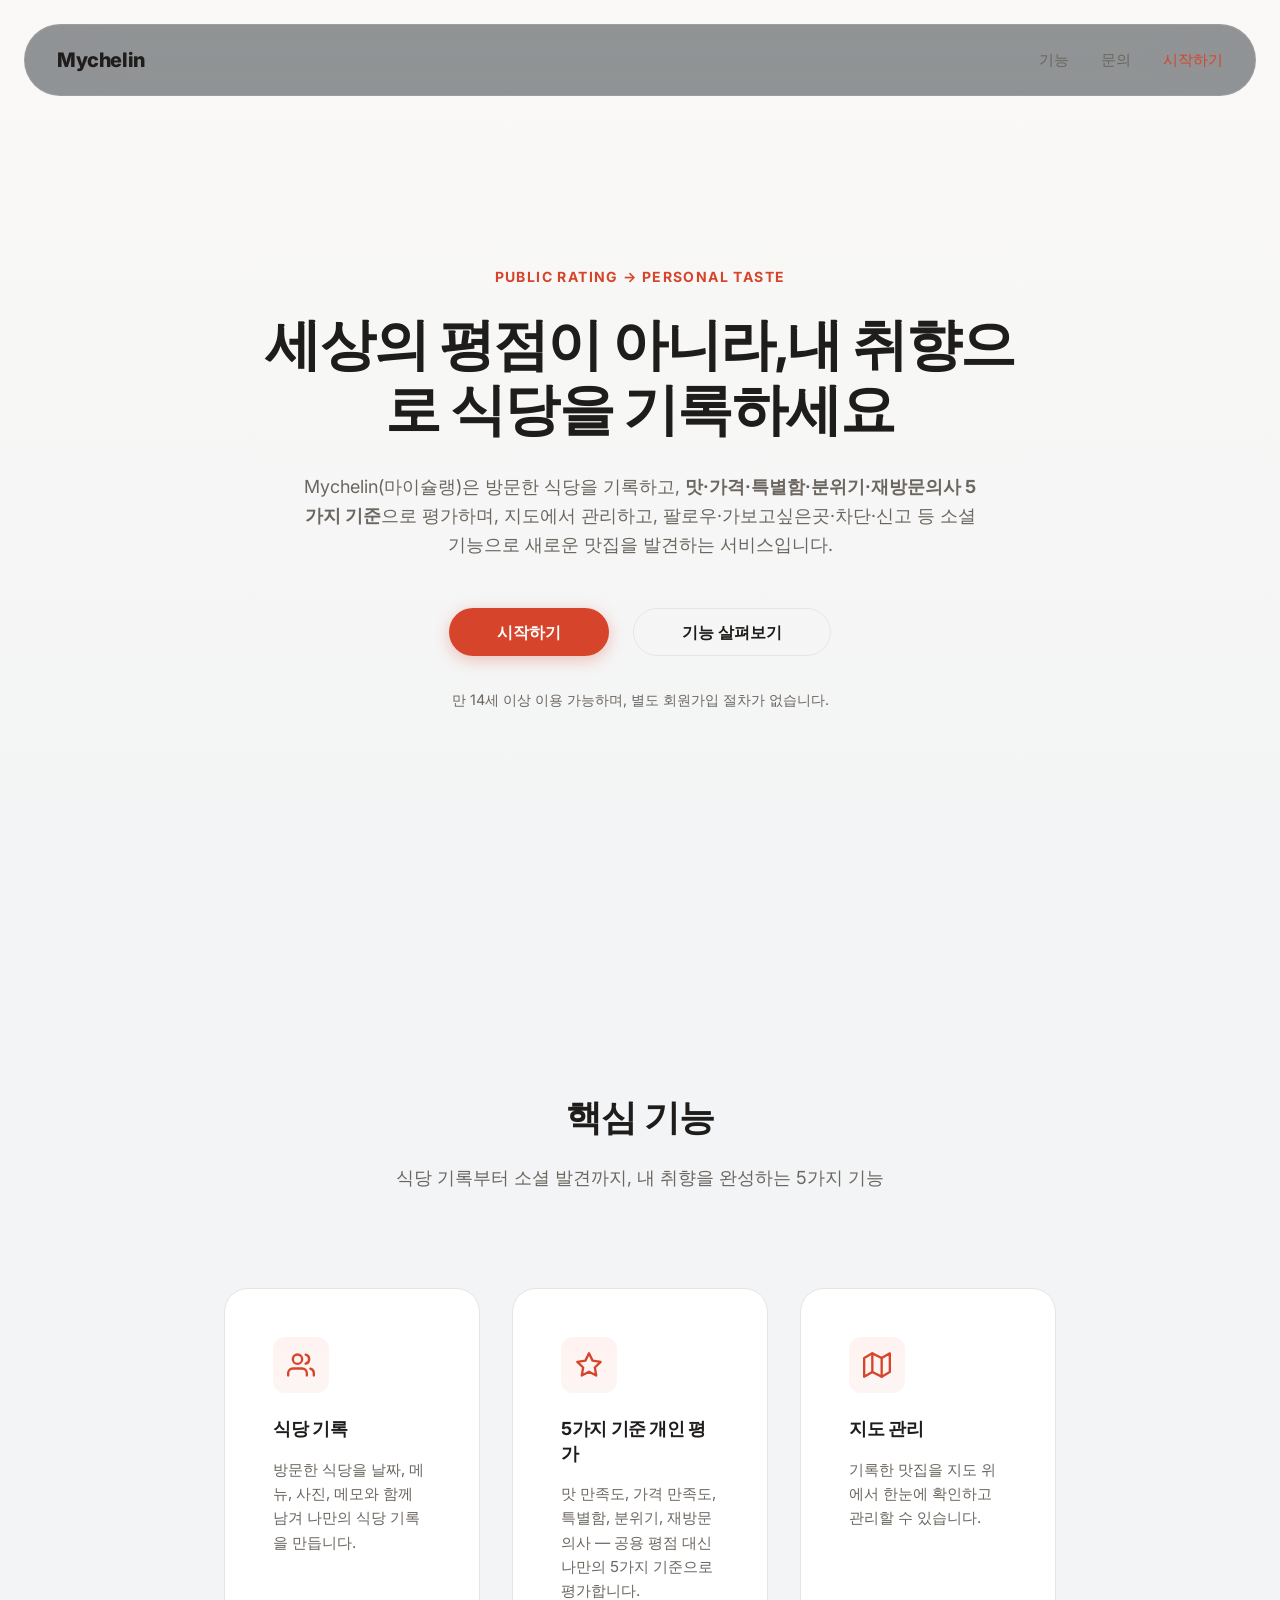
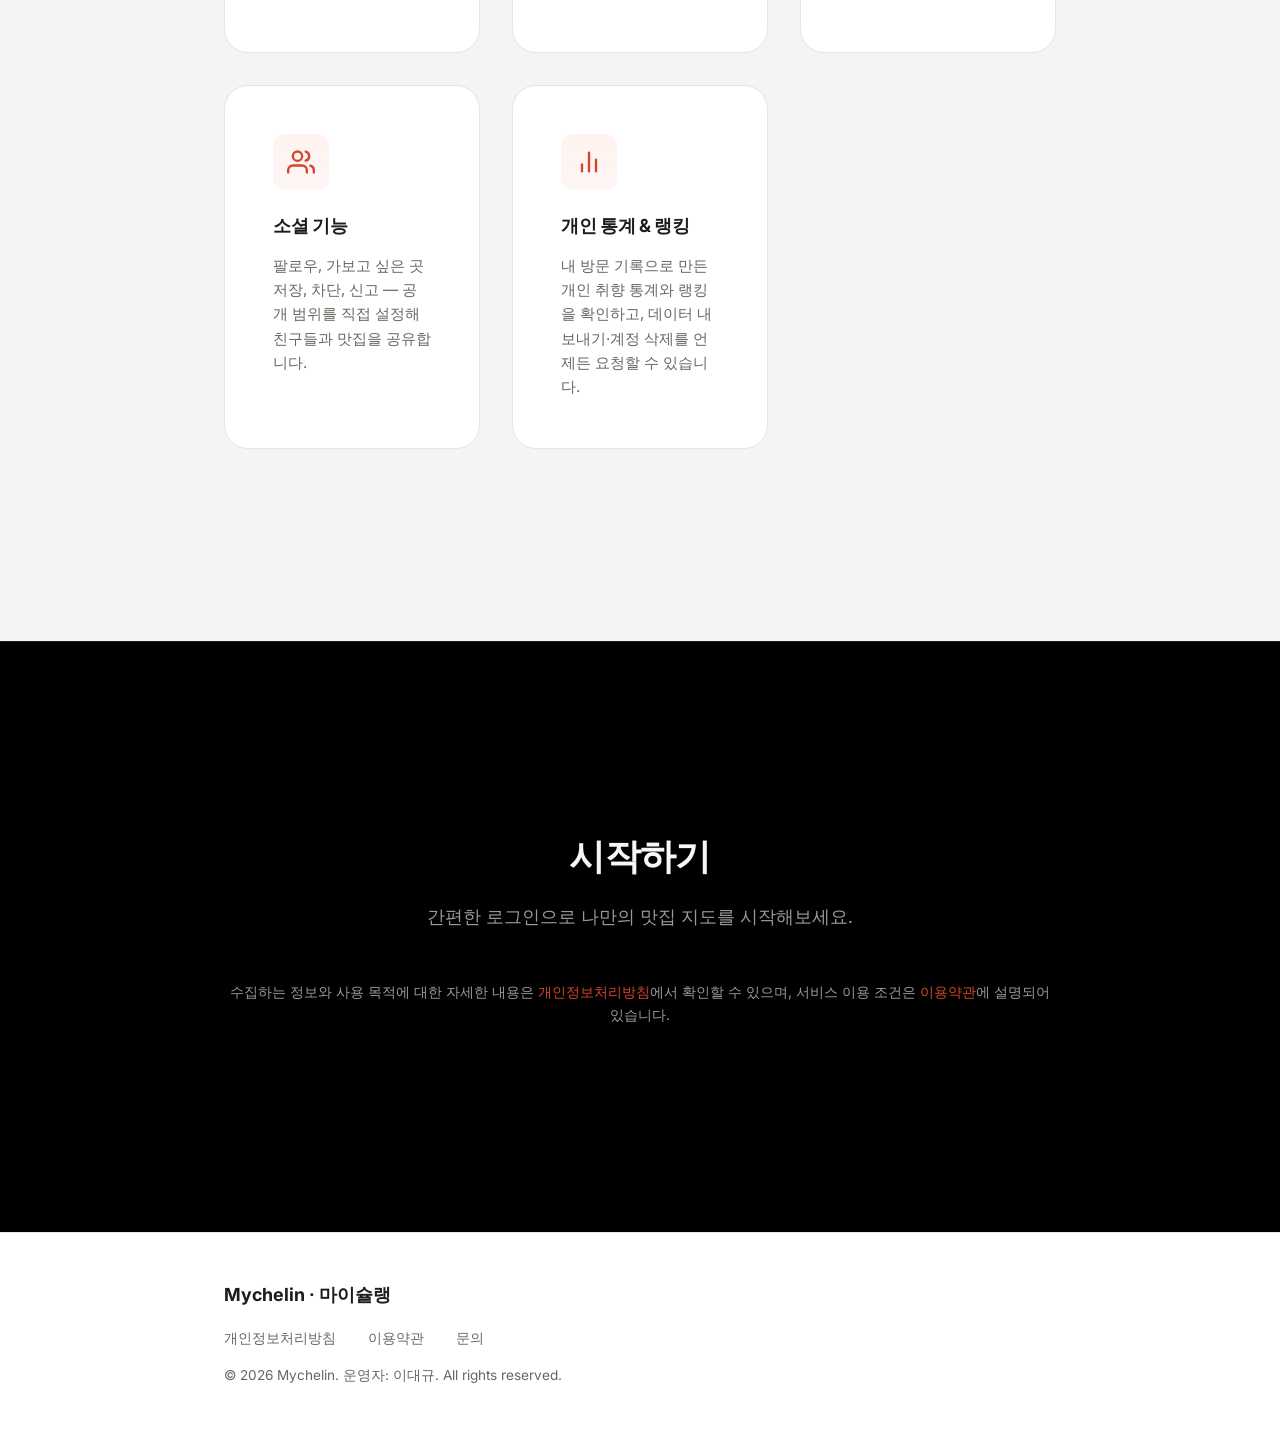
==== index.html @ 71a9438e "first commit" ====
<!DOCTYPE html>
<html lang="ko">
<head>
  <meta charset="UTF-8">
  <meta name="viewport" content="width=device-width, initial-scale=1.0">
  <title>Mychelin 마이슐랭 — 나만의 맛집 기록과 지도</title>
  <meta name="description" content="Mychelin(마이슐랭)은 방문한 식당을 기록하고 5가지 기준(맛·가격·특별함·분위기·재방문의사)으로 평가하며, 지도에서 관리하고, 팔로우·가보고싶은곳·차단·신고 등 소셜 기능으로 새로운 맛집을 발견하는 서비스입니다. 운영자: 이대규">
  <link rel="canonical" href="https://mychelin.app/">
  <meta property="og:type" content="website">
  <meta property="og:title" content="Mychelin 마이슐랭 — Public Rating → Personal Taste">
  <meta property="og:description" content="방문한 식당을 기록하고, 5가지 기준으로 평가하고, 지도에서 관리하세요. 만 14세 이상.">
  <meta property="og:url" content="https://mychelin.app/">
  <meta property="og:site_name" content="Mychelin">
  <link rel="preconnect" href="https://fonts.googleapis.com">
  <link rel="preconnect" href="https://fonts.gstatic.com" crossorigin>
  <link rel="preload" as="style" href="https://fonts.googleapis.com/css2?family=Inter:wght@400;500;600;700&display=swap">
  <link rel="stylesheet" href="https://fonts.googleapis.com/css2?family=Inter:wght@400;500;600;700&display=swap" media="all" onload="this.media='all'">
  <noscript><link rel="stylesheet" href="https://fonts.googleapis.com/css2?family=Inter:wght@400;500;600;700&display=swap"></noscript>
  <link rel="stylesheet" href="assets/css/style.css">
</head>
<body>
  <header class="site-header" role="banner">
    <div class="header-inner">
      <a class="brand" href="index.html" aria-label="Mychelin 홈">Mychelin</a>
      <nav class="site-nav" aria-label="메인 네비게이션">
        <a href="#features" class="reveal">기능</a>
        <a href="contact.html" class="reveal">문의</a>
        <a class="nav-cta reveal" href="#login">시작하기</a>
      </nav>
    </div>
  </header>

  <main>
    <section class="hero" aria-labelledby="hero-title">
      <div class="container">
        <p class="hero-tagline reveal">Public Rating → Personal Taste</p>
        <h1 id="hero-title" class="reveal reveal-delay-1">세상의 평점이 아니라,<br>내 취향으로 식당을 기록하세요</h1>
        <p class="hero-sub reveal reveal-delay-2">
          Mychelin(마이슐랭)은 방문한 식당을 기록하고, <strong>맛·가격·특별함·분위기·재방문의사 5가지 기준</strong>으로 평가하며,
          지도에서 관리하고, 팔로우·가보고싶은곳·차단·신고 등 소셜 기능으로 새로운 맛집을 발견하는 서비스입니다.
        </p>
        <div class="hero-actions reveal reveal-delay-3">
          <a class="btn btn-primary" href="#login">시작하기</a>
          <a class="btn btn-ghost" href="#features">기능 살펴보기</a>
        </div>
        <p class="hero-note reveal reveal-delay-4">만 14세 이상 이용 가능하며, 별도 회원가입 절차가 없습니다.</p>
      </div>
    </section>

    <section class="section section-alt" id="features" aria-labelledby="features-title">
      <div class="container">
        <header class="section-header">
          <h2 id="features-title" class="section-title reveal">핵심 기능</h2>
          <p class="section-desc reveal reveal-delay-1">식당 기록부터 소셜 발견까지, 내 취향을 완성하는 5가지 기능</p>
        </header>
        <div class="feature-grid" role="list">
          <article class="feature-card reveal reveal-delay-1" role="listitem">
            <div class="feature-icon" aria-hidden="true">
              <svg viewBox="0 0 24 24" fill="none" stroke="currentColor" stroke-width="2" stroke-linecap="round" stroke-linejoin="round"><path d="M17 21v-2a4 4 0 0 0-4-4H5a4 4 0 0 0-4 4v2"></path><circle cx="9" cy="7" r="4"></circle><path d="M23 21v-2a4 4 0 0 0-3-3.87"></path><path d="M16 3.13a4 4 0 0 1 0 7.75"></path></svg>
            </div>
            <h3>식당 기록</h3>
            <p>방문한 식당을 날짜, 메뉴, 사진, 메모와 함께 남겨 나만의 식당 기록을 만듭니다.</p>
          </article>
          <article class="feature-card reveal reveal-delay-2" role="listitem">
            <div class="feature-icon" aria-hidden="true">
              <svg viewBox="0 0 24 24" fill="none" stroke="currentColor" stroke-width="2" stroke-linecap="round" stroke-linejoin="round"><polygon points="12 2 15.09 8.26 22 9.27 17 14.14 18.18 21.02 12 17.77 5.82 21.02 7 14.14 2 9.27 8.91 8.26 12 2"></polygon></svg>
            </div>
            <h3>5가지 기준 개인 평가</h3>
            <p>맛 만족도, 가격 만족도, 특별함, 분위기, 재방문의사 — 공용 평점 대신 나만의 5가지 기준으로 평가합니다.</p>
          </article>
          <article class="feature-card reveal reveal-delay-3" role="listitem">
            <div class="feature-icon" aria-hidden="true">
              <svg viewBox="0 0 24 24" fill="none" stroke="currentColor" stroke-width="2" stroke-linecap="round" stroke-linejoin="round"><polygon points="1 6 1 22 8 18 16 22 23 18 23 2 16 6 8 2 1 6"></polygon><line x1="8" y1="2" x2="8" y2="18"></line><line x1="16" y1="6" x2="16" y2="22"></line></svg>
            </div>
            <h3>지도 관리</h3>
            <p>기록한 맛집을 지도 위에서 한눈에 확인하고 관리할 수 있습니다.</p>
          </article>
          <article class="feature-card reveal reveal-delay-4" role="listitem">
            <div class="feature-icon" aria-hidden="true">
              <svg viewBox="0 0 24 24" fill="none" stroke="currentColor" stroke-width="2" stroke-linecap="round" stroke-linejoin="round"><path d="M17 21v-2a4 4 0 0 0-4-4H5a4 4 0 0 0-4 4v2"></path><circle cx="9" cy="7" r="4"></circle><path d="M23 21v-2a4 4 0 0 0-3-3.87"></path><path d="M16 3.13a4 4 0 0 1 0 7.75"></path></svg>
            </div>
            <h3>소셜 기능</h3>
            <p>팔로우, 가보고 싶은 곳 저장, 차단, 신고 — 공개 범위를 직접 설정해 친구들과 맛집을 공유합니다.</p>
          </article>
          <article class="feature-card reveal reveal-delay-5" role="listitem">
            <div class="feature-icon" aria-hidden="true">
              <svg viewBox="0 0 24 24" fill="none" stroke="currentColor" stroke-width="2" stroke-linecap="round" stroke-linejoin="round"><line x1="18" y1="20" x2="18" y2="10"></line><line x1="12" y1="20" x2="12" y2="4"></line><line x1="6" y1="20" x2="6" y2="14"></line></svg>
            </div>
            <h3>개인 통계 & 랭킹</h3>
            <p>내 방문 기록으로 만든 개인 취향 통계와 랭킹을 확인하고, 데이터 내보내기·계정 삭제를 언제든 요청할 수 있습니다.</p>
          </article>
        </div>
      </div>
    </section>

    <section class="login-section" id="login" aria-labelledby="login-title">
      <div class="container">
        <h2 id="login-title" class="login-title reveal">시작하기</h2>
        <p class="login-desc reveal reveal-delay-1">
          간편한 로그인으로 나만의 맛집 지도를 시작해보세요.
        </p>
        <p class="login-note reveal reveal-delay-2">
          수집하는 정보와 사용 목적에 대한 자세한 내용은
          <a href="privacy-policy.html">개인정보처리방침</a>에서 확인할 수 있으며,
          서비스 이용 조건은 <a href="terms.html">이용약관</a>에 설명되어 있습니다.
        </p>
      </div>
    </section>
  </main>

  <footer class="site-footer" role="contentinfo">
    <div class="container">
      <p class="footer-brand">Mychelin · 마이슐랭</p>
      <nav class="footer-nav" aria-label="푸터 네비게이션">
        <a href="privacy-policy.html">개인정보처리방침</a>
        <a href="terms.html">이용약관</a>
        <a href="contact.html">문의</a>
      </nav>
      <p class="footer-copy">© 2026 Mychelin. 운영자: 이대규. All rights reserved.</p>
    </div>
  </footer>

  <script src="assets/js/main.js"></script>
</body>
</html>
---- assets/css/style.css ----
/* Mychelin — style.css
   Design inspired by miralife.app: alternating dark/light sections,
   generous whitespace, large typography, glassmorphism header,
   pill buttons, card-based features. Brand: warm red/orange accent. */

:root {
  /* Light theme */
  --bg: #faf9f7;
  --bg-alt: #f3f4f5;
  --surface: #ffffff;
  --surface-dark: #000000;
  --text: #1f1d1b;
  --text-dark: #ffffff;
  --text-sub: #6b6660;
  --text-sub-dark: rgba(255,255,255,0.6);
  --text-sub-strong-dark: rgba(255,255,255,0.97);
  --border: #e8e4df;
  --border-dark: rgba(255,255,255,0.1);
  --accent: #d6452b;
  --accent-dark: #b23720;
  --accent-light: #fff3f1;
  --radius: 12px;
  --radius-pill: 9999px;
  --radius-card: 24px;
  --max-w: 896px;
  --max-w-wide: 1440px;
  --header-h: 72px;
  --space-xs: 8px;
  --space-sm: 16px;
  --space-md: 24px;
  --space-lg: 32px;
  --space-xl: 48px;
  --space-2xl: 96px;
  --space-3xl: 192px;
  --transition: 200ms ease;
}

/* Font loading - Inter via Google Fonts, system fallback for Gilroy-like headings */
@import url('https://fonts.googleapis.com/css2?family=Inter:wght@400;500;600;700&display=swap');

* { box-sizing: border-box; }

html { scroll-behavior: smooth; }

body {
  margin: 0;
  font-family: "Inter", "Apple SD Gothic Neo", "Noto Sans KR", "Malgun Gothic", -apple-system, BlinkMacSystemFont, "Segoe UI", sans-serif;
  background: var(--bg);
  color: var(--text);
  line-height: 1.6;
  -webkit-font-smoothing: antialiased;
  text-rendering: optimizeLegibility;
}

/* Heading font - using system UI with heavier weights for Gilroy feel */
h1, h2, h3, h4, h5, h6 {
  font-family: "Inter", "Apple SD Gothic Neo", "Noto Sans KR", "Malgun Gothic", -apple-system, BlinkMacSystemFont, "Segoe UI", sans-serif;
  line-height: 1.2;
  font-weight: 700;
  letter-spacing: -0.02em;
}

/* Container */
.container {
  max-width: var(--max-w);
  margin: 0 auto;
  padding: 0 var(--space-lg);
}

.container-wide {
  max-width: var(--max-w-wide);
  margin: 0 auto;
  padding: 0 var(--space-lg);
}

/* Links */
a { color: var(--accent); text-decoration: none; transition: color var(--transition); }
a:hover { color: var(--accent-dark); text-decoration: none; }

/* Header — glassmorphism */
.site-header {
  position: fixed;
  top: 0; left: 0; right: 0;
  z-index: 100;
  height: var(--header-h);
  background: transparent;
  border-bottom: none;
  pointer-events: none;
}

.header-inner {
  display: flex;
  align-items: center;
  justify-content: space-between;
  height: 100%;
  max-width: var(--max-w-wide);
  margin: 0 auto;
  padding: 0 var(--space-lg);
  pointer-events: auto;
  background: rgba(40, 46, 52, 0.5);
  backdrop-filter: blur(40px);
  -webkit-backdrop-filter: blur(40px);
  border-radius: var(--radius-pill);
  margin: var(--space-md);
  border: 1px solid var(--border-dark);
  transition: background-color var(--transition), border-color var(--transition), box-shadow var(--transition);
}

.site-header.scrolled .header-inner {
  background: rgba(40, 46, 52, 0.7);
  box-shadow: 0 4px 24px rgba(0,0,0,0.1);
}

.brand {
  font-weight: 800;
  font-size: 1.25rem;
  color: var(--text);
  letter-spacing: -0.02em;
  text-decoration: none;
}
.brand:hover { color: var(--accent); text-decoration: none; }

.site-nav {
  display: flex;
  align-items: center;
  gap: var(--space-lg);
}

.site-nav a {
  color: var(--text-sub);
  font-size: 0.95rem;
  font-weight: 500;
  transition: color var(--transition);
}
.site-nav a:hover { color: var(--text); }

/* Buttons — pill style */
.btn {
  display: inline-flex;
  align-items: center;
  justify-content: center;
  gap: var(--space-xs);
  height: 48px;
  padding: 0 var(--space-xl);
  border-radius: var(--radius-pill);
  font-size: 1rem;
  font-weight: 600;
  line-height: 1;
  border: none;
  cursor: pointer;
  text-decoration: none;
  white-space: nowrap;
  transition: background-color var(--transition), box-shadow var(--transition), color var(--transition), transform var(--transition);
}

.btn:active { transform: scale(0.98); }

.btn-primary {
  background: var(--accent);
  color: #fff;
  box-shadow: 0 4px 16px rgba(214, 69, 43, 0.3);
}
.btn-primary:hover {
  background: var(--accent-dark);
  color: #fff;
  box-shadow: 0 6px 24px rgba(214, 69, 43, 0.4);
  text-decoration: none;
}

.btn-ghost {
  background: transparent;
  color: var(--text);
  border: 1px solid var(--border);
}
.btn-ghost:hover {
  background: var(--bg-alt);
  border-color: var(--text-sub);
  color: var(--text);
  text-decoration: none;
}

/* Dark theme buttons */
.btn-primary-dark {
  background: rgba(255,255,255,0.97);
  color: #17181c;
  box-shadow: none;
}
.btn-primary-dark:hover {
  background: #fff;
  box-shadow: 0 4px 24px rgba(255,255,255,0.15);
  color: #17181c;
}

.btn-ghost-dark {
  background: rgba(40,46,52,0.5);
  color: rgba(255,255,255,0.97);
  border: 1px solid var(--border-dark);
  backdrop-filter: blur(20px);
}
.btn-ghost-dark:hover {
  background: rgba(40,46,52,0.7);
  color: #fff;
}

.nav-cta {
  color: var(--accent) !important;
  font-weight: 600;
}
.nav-cta:hover { color: var(--accent-dark) !important; }

/* Hero Section */
.hero {
  position: relative;
  padding: calc(var(--header-h) + var(--space-3xl)) 0 var(--space-3xl);
  background: var(--bg);
  overflow: hidden;
}

.hero::before {
  content: '';
  position: absolute;
  top: 0; left: 0; right: 0; bottom: 0;
  background: linear-gradient(to bottom, var(--bg), var(--bg-alt));
  pointer-events: none;
}

.hero .container { position: relative; z-index: 1; text-align: center; }

.hero-tagline {
  display: inline-block;
  color: var(--accent);
  font-weight: 700;
  font-size: 0.875rem;
  letter-spacing: 0.1em;
  text-transform: uppercase;
  margin: 0 0 var(--space-md);
  opacity: 0;
  animation: fadeUp 0.8s ease forwards;
}

.hero h1 {
  font-size: clamp(2.5rem, 5vw, 3.5rem);
  line-height: 1.15;
  letter-spacing: -0.03em;
  margin: 0 0 var(--space-lg);
  max-width: 800px;
  margin-left: auto;
  margin-right: auto;
  opacity: 0;
  animation: fadeUp 0.8s ease 0.1s forwards;
}

.hero h1 br { display: none; }

.hero-sub {
  color: var(--text-sub);
  font-size: 1.125rem;
  line-height: 1.6;
  max-width: 680px;
  margin: 0 auto var(--space-xl);
  opacity: 0;
  animation: fadeUp 0.8s ease 0.2s forwards;
}

.hero-actions {
  display: flex;
  gap: var(--space-md);
  justify-content: center;
  flex-wrap: wrap;
  margin-bottom: var(--space-lg);
  opacity: 0;
  animation: fadeUp 0.8s ease 0.3s forwards;
}

.hero-note {
  color: var(--text-sub);
  font-size: 0.9rem;
  margin: 0;
  opacity: 0;
  animation: fadeUp 0.8s ease 0.4s forwards;
}

@keyframes fadeUp {
  from { opacity: 0; transform: translateY(24px); }
  to { opacity: 1; transform: translateY(0); }
}

/* Sections — alternating backgrounds */
.section {
  padding: var(--space-3xl) 0;
  background: var(--bg);
}

.section-alt {
  padding: var(--space-3xl) 0;
  background: var(--bg-alt);
}

.section-dark {
  padding: var(--space-3xl) 0;
  background: var(--surface-dark);
  color: var(--text-dark);
}

.section-dark .section-header { text-align: center; max-width: var(--max-w); margin: 0 auto var(--space-3xl); }
.section-dark .section-title {
  font-family: "Inter", "Apple SD Gothic Neo", "Noto Sans KR", "Malgun Gothic", -apple-system, BlinkMacSystemFont, "Segoe UI", sans-serif;
  font-size: clamp(2rem, 4vw, 3.25rem);
  line-height: 1.19;
  font-weight: 700;
  color: var(--text-sub-strong-dark);
  margin: 0 0 var(--space-lg);
}
.section-dark .section-desc {
  font-size: 1.25rem;
  line-height: 1.45;
  color: var(--text-sub-dark);
  margin: 0;
}
.section-dark .section-desc strong { color: var(--text-sub-strong-dark); font-weight: 600; }

.section-header { text-align: center; max-width: var(--max-w); margin: 0 auto var(--space-2xl); }

.section-title {
  font-size: clamp(1.75rem, 3.5vw, 2.25rem);
  line-height: 1.25;
  font-weight: 700;
  color: var(--text);
  margin: 0 0 var(--space-md);
  letter-spacing: -0.02em;
}

.section-desc {
  font-size: 1.125rem;
  line-height: 1.6;
  color: var(--text-sub);
  margin: 0;
  max-width: 680px;
  margin-left: auto;
  margin-right: auto;
}

/* Features — Card grid layout */
.feature-grid {
  display: grid;
  grid-template-columns: repeat(3, 1fr);
  gap: var(--space-lg);
  margin-top: var(--space-xl);
}

.feature-card {
  background: var(--surface);
  border-radius: var(--radius-card);
  padding: var(--space-xl);
  border: 1px solid var(--border);
  transition: transform var(--transition), box-shadow var(--transition), border-color var(--transition);
  display: flex;
  flex-direction: column;
  height: 100%;
}

.feature-card:hover {
  transform: translateY(-4px);
  box-shadow: 0 12px 40px rgba(0,0,0,0.08);
  border-color: var(--accent-light);
}

.feature-icon {
  width: 56px;
  height: 56px;
  border-radius: 12px;
  background: linear-gradient(to bottom, var(--accent-light), rgba(214, 69, 43, 0.05));
  display: flex;
  align-items: center;
  justify-content: center;
  margin-bottom: var(--space-md);
  flex-shrink: 0;
}

.feature-icon svg { width: 28px; height: 28px; color: var(--accent); }

.feature-card h3 {
  font-size: 1.125rem;
  line-height: 1.35;
  margin: 0 0 var(--space-sm);
  color: var(--text);
}

.feature-card p {
  font-size: 0.95rem;
  line-height: 1.6;
  color: var(--text-sub);
  margin: 0;
  flex: 1;
}

/* Login Section — Dark theme CTA */
.login-section {
  background: var(--surface-dark);
  color: var(--text-dark);
  padding: var(--space-3xl) 0;
  border-top: 1px solid var(--border-dark);
}

.login-section .container { text-align: center; }

.login-title {
  font-size: clamp(1.75rem, 3.5vw, 2.25rem);
  line-height: 1.25;
  font-weight: 700;
  color: var(--text-sub-strong-dark);
  margin: 0 0 var(--space-md);
}

.login-desc {
  font-size: 1.125rem;
  line-height: 1.6;
  color: var(--text-sub-dark);
  margin: 0 0 var(--space-xl);
  max-width: 680px;
  margin-left: auto;
  margin-right: auto;
}

.login-desc strong { color: var(--accent); font-weight: 600; }

.login-info {
  display: inline-flex;
  flex-direction: column;
  gap: var(--space-sm);
  text-align: left;
  background: rgba(40,46,52,0.5);
  backdrop-filter: blur(20px);
  border: 1px solid var(--border-dark);
  border-radius: var(--radius-card);
  padding: var(--space-lg) var(--space-xl);
  margin: var(--space-xl) auto 0;
  max-width: 520px;
}

.login-info-item {
  display: flex;
  align-items: flex-start;
  gap: var(--space-md);
  color: var(--text-sub-dark);
  font-size: 0.95rem;
  line-height: 1.6;
}

.login-info-item::before {
  content: '•';
  color: var(--accent);
  font-weight: bold;
  flex-shrink: 0;
  margin-top: 0.1em;
}

.login-note {
  margin-top: var(--space-lg);
  font-size: 0.9rem;
  color: var(--text-sub-dark);
}
.login-note a { color: var(--accent); }
.login-note a:hover { color: #fff; }

/* Legal / Contact pages */
.legal {
  padding: calc(var(--header-h) + var(--space-2xl)) 0 var(--space-3xl);
}
.legal .container { max-width: 800px; }

.legal-doc h1 {
  font-size: clamp(1.75rem, 3.5vw, 2.25rem);
  line-height: 1.25;
  letter-spacing: -0.02em;
  margin: 0 0 var(--space-sm);
}

.legal-meta {
  color: var(--text-sub);
  font-size: 1rem;
  margin: 0 0 var(--space-xl);
  padding-bottom: var(--space-lg);
  border-bottom: 1px solid var(--border);
}

.legal-doc h2 {
  font-size: 1.25rem;
  margin: var(--space-2xl) 0 var(--space-md);
  color: var(--text);
}
.legal-doc h2:first-of-type { margin-top: 0; }

.legal-doc p, .legal-doc li {
  color: #43403c;
  font-size: 1rem;
  line-height: 1.7;
}
.legal-doc ul, .legal-doc ol { padding-left: var(--space-xl); margin: var(--space-md) 0; }
.legal-doc li { margin: var(--space-xs) 0; }
.legal-doc table { width: 100%; border-collapse: collapse; margin: var(--space-lg) 0; font-size: 0.95rem; }
.legal-doc th, .legal-doc td { padding: var(--space-md); text-align: left; border-bottom: 1px solid var(--border); }
.legal-doc th { background: var(--bg-alt); font-weight: 600; color: var(--text); }
.legal-doc code { background: var(--bg-alt); padding: 2px 6px; border-radius: 4px; font-family: ui-monospace, SFMono-Regular, Menlo, monospace; font-size: 0.9em; }

/* Footer */
.site-footer {
  border-top: 1px solid var(--border);
  padding: var(--space-xl) 0;
  background: var(--surface);
}
.section-dark + .site-footer { border-top-color: var(--border-dark); background: var(--surface-dark); color: var(--text-dark); }

.footer-brand { margin: 0 0 var(--space-sm); font-weight: 700; font-size: 1.125rem; }
.footer-nav { display: flex; gap: var(--space-lg); margin-bottom: var(--space-sm); flex-wrap: wrap; }
.footer-nav a { color: var(--text-sub); font-size: 0.9rem; }
.footer-nav a:hover { color: var(--text); }
.section-dark .footer-nav a { color: var(--text-sub-dark); }
.section-dark .footer-nav a:hover { color: var(--text-dark); }

.footer-copy {
  color: var(--text-sub);
  font-size: 0.85rem;
  margin: 0;
}
.section-dark .footer-copy { color: var(--text-sub-dark); }

/* 404 Page */
.not-found {
  padding: calc(var(--header-h) + var(--space-3xl)) 0 var(--space-3xl);
  text-align: center;
  min-height: 60vh;
  display: flex;
  align-items: center;
  justify-content: center;
}
.not-found h1 { font-size: 6rem; line-height: 1; margin: 0 0 var(--space-lg); color: var(--accent); }
.not-found p { font-size: 1.25rem; color: var(--text-sub); margin: 0 0 var(--space-xl); }

/* Responsive */
@media (max-width: 1024px) {
  .feature-grid { grid-template-columns: repeat(2, 1fr); }
  :root { --space-3xl: 128px; --space-2xl: 64px; }
}

@media (max-width: 720px) {
  :root { --header-h: 60px; --space-3xl: 96px; --space-2xl: 48px; --space-xl: 32px; --space-lg: 24px; --max-w: 100%; }
  
  .header-inner { margin: var(--space-sm); border-radius: var(--radius-pill); }
  .brand { font-size: 1.1rem; }
  .site-nav { gap: var(--space-md); }
  .site-nav a:not(.nav-cta) { display: none; } /* Hide non-CTA nav on mobile */
  
  .hero { padding: calc(var(--header-h) + var(--space-2xl)) 0 var(--space-2xl); }
  .hero h1 br { display: block; }
  .hero-actions .btn { width: 100%; }
  
  .feature-grid { grid-template-columns: 1fr; }
  .feature-card { padding: var(--space-lg); }
  
  .section { padding: var(--space-2xl) 0; }
  .section-alt, .section-dark { padding: var(--space-2xl) 0; }
  
  .login-info { padding: var(--space-md); margin: var(--space-lg) var(--space-md) 0; }
  
  .legal { padding: calc(var(--header-h) + var(--space-xl)) 0 var(--space-2xl); }
  .legal-doc h2 { font-size: 1.125rem; margin-top: var(--space-xl); }
  .legal-doc h2:first-of-type { margin-top: 0; }
  
  .footer-nav { gap: var(--space-md); }
  .not-found h1 { font-size: 4rem; }
}

/* Scroll reveal animation (CSS-only) */
.reveal {
  opacity: 0;
  transform: translateY(32px);
  transition: opacity 0.8s cubic-bezier(0.5, 0, 0, 1), transform 0.8s cubic-bezier(0.5, 0, 0, 1);
}
.reveal.visible { opacity: 1; transform: translateY(0); }

/* Stagger delays */
.reveal-delay-1 { transition-delay: 100ms; }
.reveal-delay-2 { transition-delay: 200ms; }
.reveal-delay-3 { transition-delay: 300ms; }
.reveal-delay-4 { transition-delay: 400ms; }
.reveal-delay-5 { transition-delay: 500ms; }

/* Focus visible for accessibility */
:focus-visible {
  outline: 2px solid var(--accent);
  outline-offset: 2px;
}

/* Reduced motion */
@media (prefers-reduced-motion: reduce) {
  *, *::before, *::after {
    animation-duration: 0.01ms !important;
    animation-iteration-count: 1 !important;
    transition-duration: 0.01ms !important;
    scroll-behavior: auto !important;
  }
}
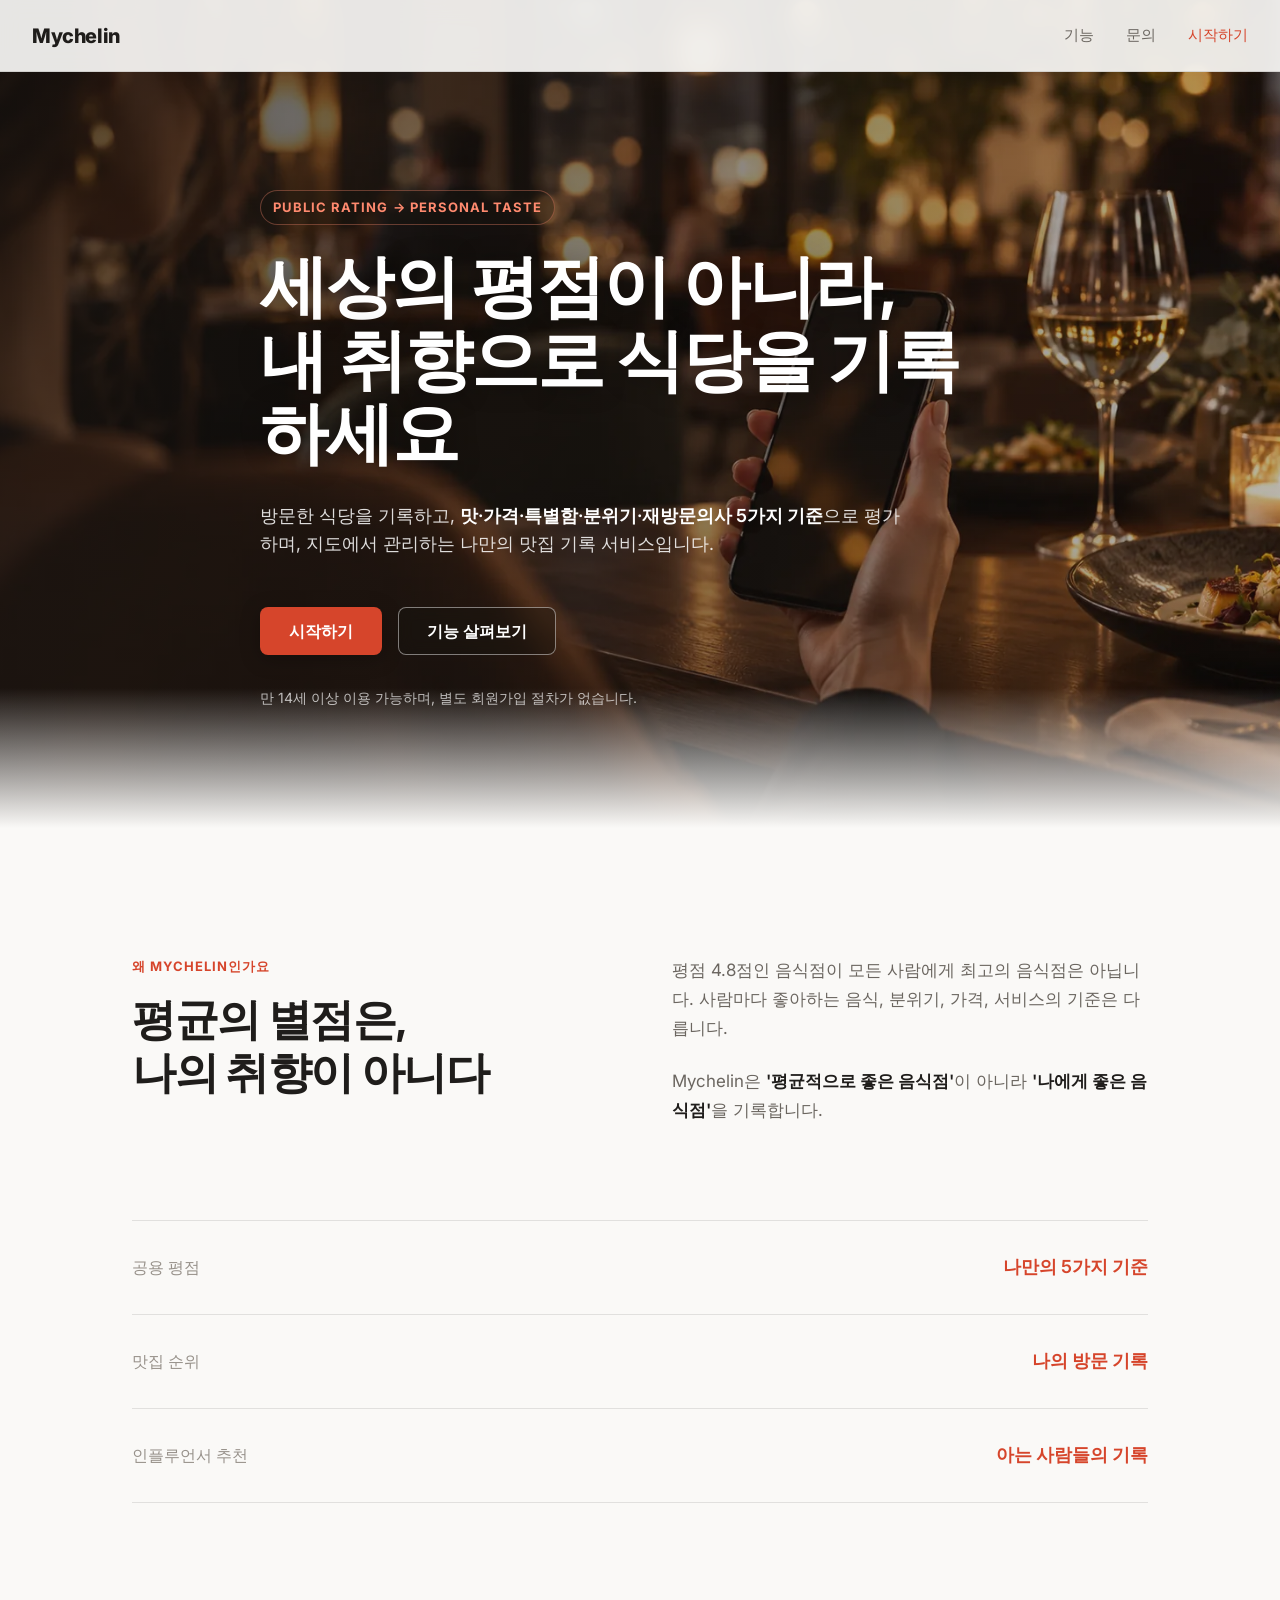
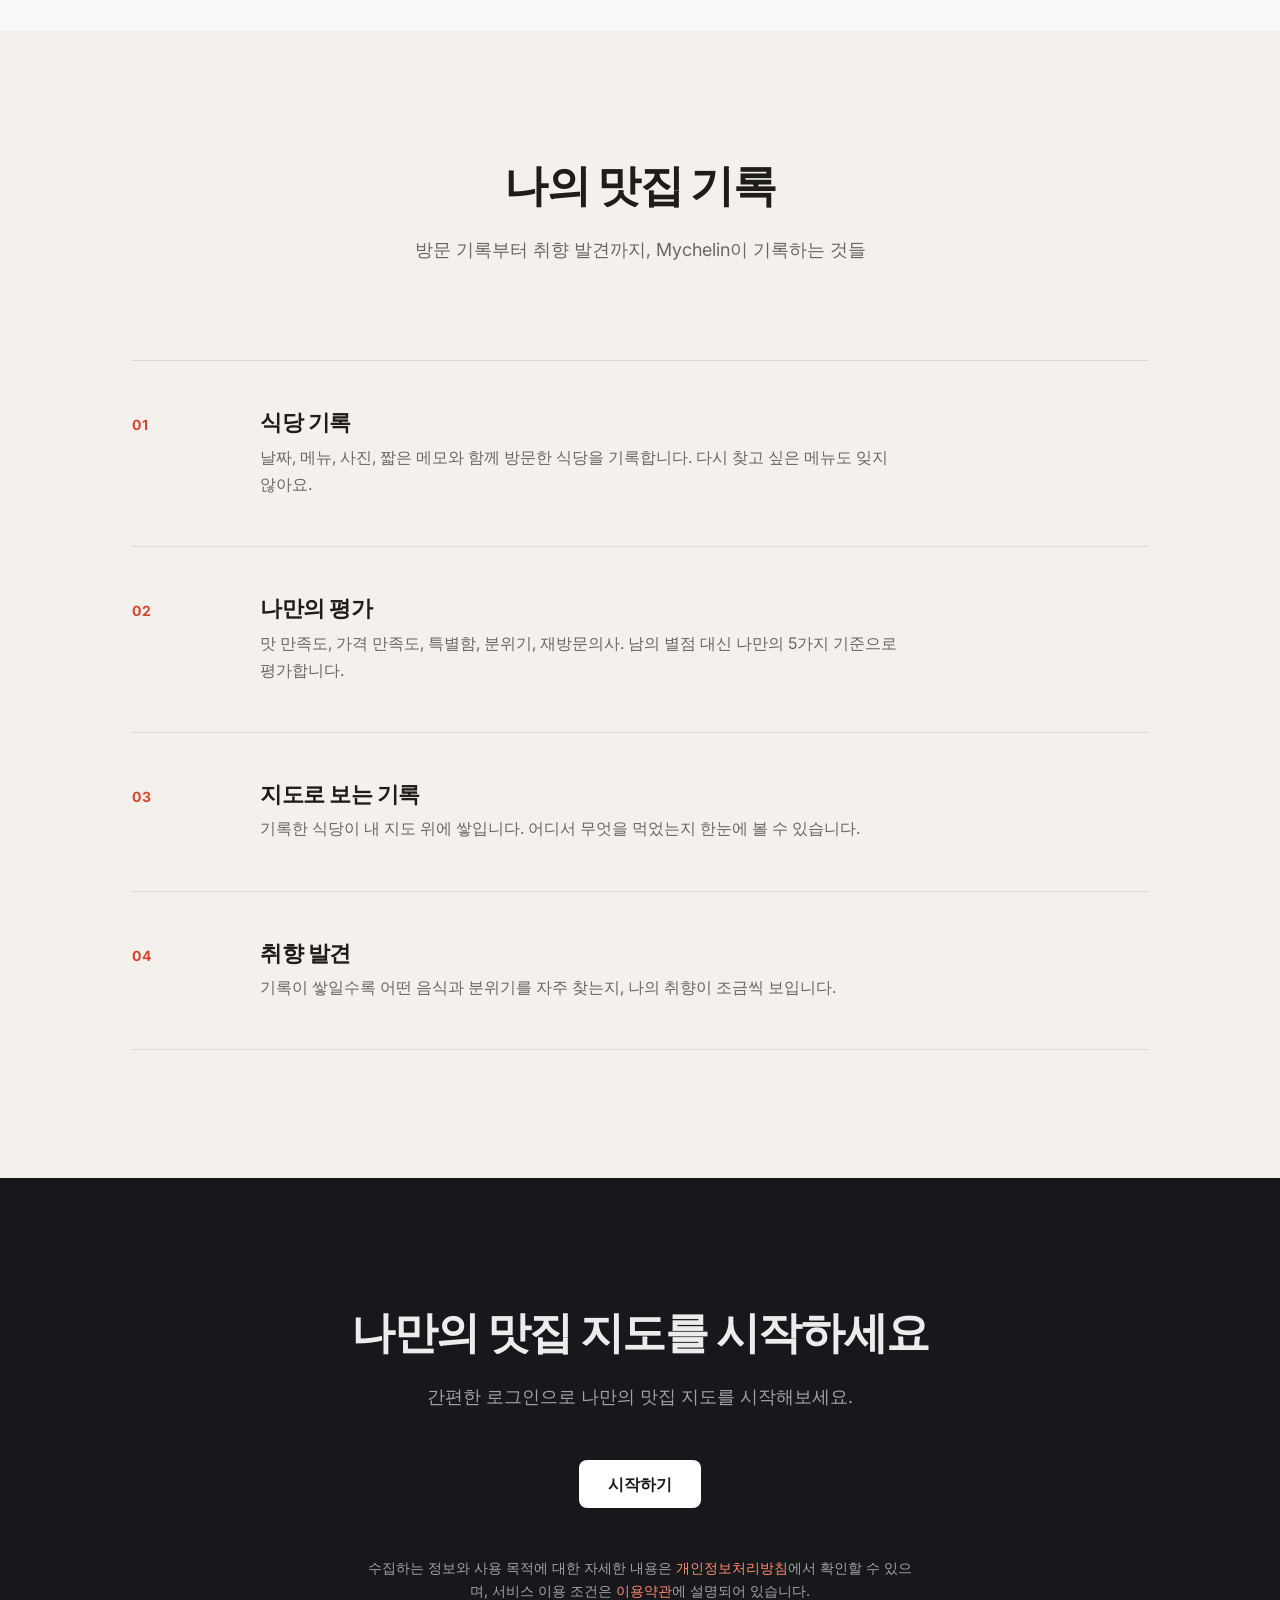
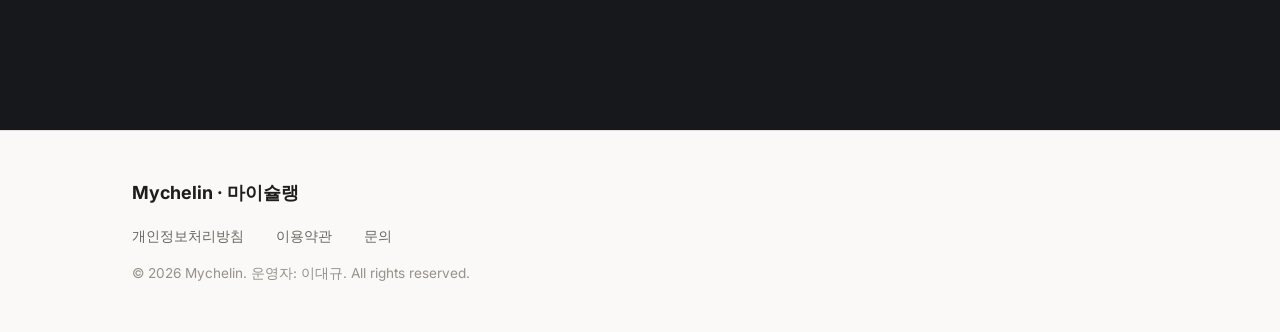
==== commit 4591616a: "feat: 업데이트" ====
--- a/index.html
+++ b/index.html
@@ -11,11 +11,12 @@
   <meta property="og:description" content="방문한 식당을 기록하고, 5가지 기준으로 평가하고, 지도에서 관리하세요. 만 14세 이상.">
   <meta property="og:url" content="https://mychelin.app/">
   <meta property="og:site_name" content="Mychelin">
+  <link rel="icon" href="data:image/svg+xml,%3Csvg xmlns='http://www.w3.org/2000/svg' viewBox='0 0 64 64'%3E%3Crect width='64' height='64' rx='14' fill='%23d6452b'/%3E%3Ctext x='32' y='44' font-family='Inter,Arial,sans-serif' font-size='34' font-weight='700' fill='%23ffffff' text-anchor='middle'%3EM%3C/text%3E%3C/svg%3E">
   <link rel="preconnect" href="https://fonts.googleapis.com">
   <link rel="preconnect" href="https://fonts.gstatic.com" crossorigin>
-  <link rel="preload" as="style" href="https://fonts.googleapis.com/css2?family=Inter:wght@400;500;600;700&display=swap">
-  <link rel="stylesheet" href="https://fonts.googleapis.com/css2?family=Inter:wght@400;500;600;700&display=swap" media="all" onload="this.media='all'">
-  <noscript><link rel="stylesheet" href="https://fonts.googleapis.com/css2?family=Inter:wght@400;500;600;700&display=swap"></noscript>
+  <link rel="preload" as="style" href="https://fonts.googleapis.com/css2?family=Inter:wght@400;500;600;700;800&display=swap">
+  <link rel="stylesheet" href="https://fonts.googleapis.com/css2?family=Inter:wght@400;500;600;700;800&display=swap" media="all" onload="this.media='all'">
+  <noscript><link rel="stylesheet" href="https://fonts.googleapis.com/css2?family=Inter:wght@400;500;600;700;800&display=swap"></noscript>
   <link rel="stylesheet" href="assets/css/style.css">
 </head>
 <body>
@@ -32,74 +33,102 @@
 
   <main>
     <section class="hero" aria-labelledby="hero-title">
+      <div class="container container-hero">
+        <div class="hero-copy">
+          <p class="hero-tagline reveal">Public Rating → Personal Taste</p>
+          <h1 id="hero-title" class="reveal reveal-delay-1">세상의 평점이 아니라,<br>내 취향으로 식당을 기록하세요</h1>
+          <p class="hero-sub reveal reveal-delay-2">
+            방문한 식당을 기록하고, <strong>맛·가격·특별함·분위기·재방문의사 5가지 기준</strong>으로 평가하며,
+            지도에서 관리하는 나만의 맛집 기록 서비스입니다.
+          </p>
+          <div class="hero-actions reveal reveal-delay-3">
+            <a class="btn btn-primary" href="#login">시작하기</a>
+            <a class="btn btn-ghost" href="#features">기능 살펴보기</a>
+          </div>
+          <p class="hero-note reveal reveal-delay-4">만 14세 이상 이용 가능하며, 별도 회원가입 절차가 없습니다.</p>
+        </div>
+      </div>
+    </section>
+
+    <section class="section" id="difference" aria-labelledby="difference-title">
       <div class="container">
-        <p class="hero-tagline reveal">Public Rating → Personal Taste</p>
-        <h1 id="hero-title" class="reveal reveal-delay-1">세상의 평점이 아니라,<br>내 취향으로 식당을 기록하세요</h1>
-        <p class="hero-sub reveal reveal-delay-2">
-          Mychelin(마이슐랭)은 방문한 식당을 기록하고, <strong>맛·가격·특별함·분위기·재방문의사 5가지 기준</strong>으로 평가하며,
-          지도에서 관리하고, 팔로우·가보고싶은곳·차단·신고 등 소셜 기능으로 새로운 맛집을 발견하는 서비스입니다.
-        </p>
-        <div class="hero-actions reveal reveal-delay-3">
-          <a class="btn btn-primary" href="#login">시작하기</a>
-          <a class="btn btn-ghost" href="#features">기능 살펴보기</a>
+        <div class="split">
+          <div class="split-copy reveal">
+            <p class="kicker">왜 Mychelin인가요</p>
+            <h2 id="difference-title" class="section-title">평균의 별점은,<br>나의 취향이 아니다</h2>
+          </div>
+          <div class="split-text reveal reveal-delay-1">
+            <p>평점 4.8점인 음식점이 모든 사람에게 최고의 음식점은 아닙니다. 사람마다 좋아하는 음식, 분위기, 가격, 서비스의 기준은 다릅니다.</p>
+            <p>Mychelin은 <strong>'평균적으로 좋은 음식점'</strong>이 아니라 <strong>'나에게 좋은 음식점'</strong>을 기록합니다.</p>
+          </div>
         </div>
-        <p class="hero-note reveal reveal-delay-4">만 14세 이상 이용 가능하며, 별도 회원가입 절차가 없습니다.</p>
+        <dl class="diff-list reveal">
+          <div class="diff-row">
+            <dt>공용 평점</dt>
+            <dd>나만의 5가지 기준</dd>
+          </div>
+          <div class="diff-row">
+            <dt>맛집 순위</dt>
+            <dd>나의 방문 기록</dd>
+          </div>
+          <div class="diff-row">
+            <dt>인플루언서 추천</dt>
+            <dd>아는 사람들의 기록</dd>
+          </div>
+        </dl>
       </div>
     </section>
 
     <section class="section section-alt" id="features" aria-labelledby="features-title">
       <div class="container">
         <header class="section-header">
-          <h2 id="features-title" class="section-title reveal">핵심 기능</h2>
-          <p class="section-desc reveal reveal-delay-1">식당 기록부터 소셜 발견까지, 내 취향을 완성하는 5가지 기능</p>
+          <h2 id="features-title" class="section-title reveal">나의 맛집 기록</h2>
+          <p class="section-desc reveal reveal-delay-1">방문 기록부터 취향 발견까지, Mychelin이 기록하는 것들</p>
         </header>
-        <div class="feature-grid" role="list">
-          <article class="feature-card reveal reveal-delay-1" role="listitem">
-            <div class="feature-icon" aria-hidden="true">
-              <svg viewBox="0 0 24 24" fill="none" stroke="currentColor" stroke-width="2" stroke-linecap="round" stroke-linejoin="round"><path d="M17 21v-2a4 4 0 0 0-4-4H5a4 4 0 0 0-4 4v2"></path><circle cx="9" cy="7" r="4"></circle><path d="M23 21v-2a4 4 0 0 0-3-3.87"></path><path d="M16 3.13a4 4 0 0 1 0 7.75"></path></svg>
+
+        <ol class="feature-list">
+          <li class="feature-row reveal">
+            <span class="feature-num" aria-hidden="true">01</span>
+            <div class="feature-body">
+              <h3>식당 기록</h3>
+              <p>날짜, 메뉴, 사진, 짧은 메모와 함께 방문한 식당을 기록합니다. 다시 찾고 싶은 메뉴도 잊지 않아요.</p>
             </div>
-            <h3>식당 기록</h3>
-            <p>방문한 식당을 날짜, 메뉴, 사진, 메모와 함께 남겨 나만의 식당 기록을 만듭니다.</p>
-          </article>
-          <article class="feature-card reveal reveal-delay-2" role="listitem">
-            <div class="feature-icon" aria-hidden="true">
-              <svg viewBox="0 0 24 24" fill="none" stroke="currentColor" stroke-width="2" stroke-linecap="round" stroke-linejoin="round"><polygon points="12 2 15.09 8.26 22 9.27 17 14.14 18.18 21.02 12 17.77 5.82 21.02 7 14.14 2 9.27 8.91 8.26 12 2"></polygon></svg>
+          </li>
+          <li class="feature-row reveal">
+            <span class="feature-num" aria-hidden="true">02</span>
+            <div class="feature-body">
+              <h3>나만의 평가</h3>
+              <p>맛 만족도, 가격 만족도, 특별함, 분위기, 재방문의사. 남의 별점 대신 나만의 5가지 기준으로 평가합니다.</p>
             </div>
-            <h3>5가지 기준 개인 평가</h3>
-            <p>맛 만족도, 가격 만족도, 특별함, 분위기, 재방문의사 — 공용 평점 대신 나만의 5가지 기준으로 평가합니다.</p>
-          </article>
-          <article class="feature-card reveal reveal-delay-3" role="listitem">
-            <div class="feature-icon" aria-hidden="true">
-              <svg viewBox="0 0 24 24" fill="none" stroke="currentColor" stroke-width="2" stroke-linecap="round" stroke-linejoin="round"><polygon points="1 6 1 22 8 18 16 22 23 18 23 2 16 6 8 2 1 6"></polygon><line x1="8" y1="2" x2="8" y2="18"></line><line x1="16" y1="6" x2="16" y2="22"></line></svg>
+          </li>
+          <li class="feature-row reveal">
+            <span class="feature-num" aria-hidden="true">03</span>
+            <div class="feature-body">
+              <h3>지도로 보는 기록</h3>
+              <p>기록한 식당이 내 지도 위에 쌓입니다. 어디서 무엇을 먹었는지 한눈에 볼 수 있습니다.</p>
             </div>
-            <h3>지도 관리</h3>
-            <p>기록한 맛집을 지도 위에서 한눈에 확인하고 관리할 수 있습니다.</p>
-          </article>
-          <article class="feature-card reveal reveal-delay-4" role="listitem">
-            <div class="feature-icon" aria-hidden="true">
-              <svg viewBox="0 0 24 24" fill="none" stroke="currentColor" stroke-width="2" stroke-linecap="round" stroke-linejoin="round"><path d="M17 21v-2a4 4 0 0 0-4-4H5a4 4 0 0 0-4 4v2"></path><circle cx="9" cy="7" r="4"></circle><path d="M23 21v-2a4 4 0 0 0-3-3.87"></path><path d="M16 3.13a4 4 0 0 1 0 7.75"></path></svg>
+          </li>
+          <li class="feature-row reveal">
+            <span class="feature-num" aria-hidden="true">04</span>
+            <div class="feature-body">
+              <h3>취향 발견</h3>
+              <p>기록이 쌓일수록 어떤 음식과 분위기를 자주 찾는지, 나의 취향이 조금씩 보입니다.</p>
             </div>
-            <h3>소셜 기능</h3>
-            <p>팔로우, 가보고 싶은 곳 저장, 차단, 신고 — 공개 범위를 직접 설정해 친구들과 맛집을 공유합니다.</p>
-          </article>
-          <article class="feature-card reveal reveal-delay-5" role="listitem">
-            <div class="feature-icon" aria-hidden="true">
-              <svg viewBox="0 0 24 24" fill="none" stroke="currentColor" stroke-width="2" stroke-linecap="round" stroke-linejoin="round"><line x1="18" y1="20" x2="18" y2="10"></line><line x1="12" y1="20" x2="12" y2="4"></line><line x1="6" y1="20" x2="6" y2="14"></line></svg>
-            </div>
-            <h3>개인 통계 & 랭킹</h3>
-            <p>내 방문 기록으로 만든 개인 취향 통계와 랭킹을 확인하고, 데이터 내보내기·계정 삭제를 언제든 요청할 수 있습니다.</p>
-          </article>
-        </div>
+          </li>
+        </ol>
       </div>
     </section>
 
     <section class="login-section" id="login" aria-labelledby="login-title">
       <div class="container">
-        <h2 id="login-title" class="login-title reveal">시작하기</h2>
+        <h2 id="login-title" class="login-title reveal">나만의 맛집 지도를 시작하세요</h2>
         <p class="login-desc reveal reveal-delay-1">
           간편한 로그인으로 나만의 맛집 지도를 시작해보세요.
         </p>
-        <p class="login-note reveal reveal-delay-2">
+        <div class="login-actions reveal reveal-delay-2">
+          <a class="btn btn-primary-light" href="#login">시작하기</a>
+        </div>
+        <p class="login-note reveal reveal-delay-3">
           수집하는 정보와 사용 목적에 대한 자세한 내용은
           <a href="privacy-policy.html">개인정보처리방침</a>에서 확인할 수 있으며,
           서비스 이용 조건은 <a href="terms.html">이용약관</a>에 설명되어 있습니다.
--- a/assets/css/style.css
+++ b/assets/css/style.css
@@ -1,43 +1,60 @@
 /* Mychelin — style.css
-   Design inspired by miralife.app: alternating dark/light sections,
-   generous whitespace, large typography, glassmorphism header,
-   pill buttons, card-based features. Brand: warm red/orange accent. */
+   Warm editorial, type-first design. Inspired by Notion/Airbnb warmth:
+   off-white canvas, one accent (#d6452b), whisper borders, layered shadows,
+   generous whitespace. Design spec: MYCHELIN_HOMEPAGE_DESIGN.md
+   Anti-slop: no glassmorphism, no blue/purple gradients, no icon cards,
+   no rounded-everything. */
 
 :root {
-  /* Light theme */
+  /* Light theme (warm neutrals) */
   --bg: #faf9f7;
-  --bg-alt: #f3f4f5;
+  --bg-alt: #f4f1ed;
   --surface: #ffffff;
-  --surface-dark: #000000;
-  --text: #1f1d1b;
-  --text-dark: #ffffff;
-  --text-sub: #6b6660;
-  --text-sub-dark: rgba(255,255,255,0.6);
-  --text-sub-strong-dark: rgba(255,255,255,0.97);
-  --border: #e8e4df;
-  --border-dark: rgba(255,255,255,0.1);
+  --ink: #1f1d1b;
+  --ink-sub: #6b6660;
+  --ink-faint: #97918a;
+  --border: rgba(0, 0, 0, 0.1);
+
+  /* Dark theme */
+  --dark-bg: #17181c;
+  --dark-ink: rgba(255, 255, 255, 0.92);
+  --dark-ink-sub: rgba(255, 255, 255, 0.6);
+  --dark-ink-faint: rgba(255, 255, 255, 0.38);
+  --dark-border: rgba(255, 255, 255, 0.12);
+  --accent-on-dark: #ff8a6f;
+
+  /* Accent — the ONLY saturated color */
   --accent: #d6452b;
-  --accent-dark: #b23720;
-  --accent-light: #fff3f1;
-  --radius: 12px;
+  --accent-hover: #b23720;
+
+  /* Shape */
+  --radius: 8px;
+  --radius-card: 16px;
   --radius-pill: 9999px;
-  --radius-card: 24px;
-  --max-w: 896px;
+
+  /* Layout */
+  --max-w: 1080px;
   --max-w-wide: 1440px;
   --header-h: 72px;
+
+  /* Spacing (8px base) */
   --space-xs: 8px;
   --space-sm: 16px;
   --space-md: 24px;
   --space-lg: 32px;
   --space-xl: 48px;
-  --space-2xl: 96px;
-  --space-3xl: 192px;
+  --space-2xl: 64px;
+  --space-3xl: 96px;
+  --space-4xl: 128px;
+
   --transition: 200ms ease;
-}
-
-/* Font loading - Inter via Google Fonts, system fallback for Gilroy-like headings */
-@import url('https://fonts.googleapis.com/css2?family=Inter:wght@400;500;600;700&display=swap');
-
+
+  /* Elevation — layered, low opacity */
+  --shadow-soft: 0 1px 2px rgba(0, 0, 0, 0.04), 0 2px 8px rgba(0, 0, 0, 0.04), 0 8px 24px rgba(0, 0, 0, 0.05);
+  --shadow-header: 0 1px 0 rgba(0, 0, 0, 0.03), 0 4px 16px rgba(0, 0, 0, 0.04);
+}
+
+/* Font loading — Inter via Google Fonts (head) */
 * { box-sizing: border-box; }
 
 html { scroll-behavior: smooth; }
@@ -46,19 +63,20 @@
   margin: 0;
   font-family: "Inter", "Apple SD Gothic Neo", "Noto Sans KR", "Malgun Gothic", -apple-system, BlinkMacSystemFont, "Segoe UI", sans-serif;
   background: var(--bg);
-  color: var(--text);
+  color: var(--ink);
   line-height: 1.6;
   -webkit-font-smoothing: antialiased;
   text-rendering: optimizeLegibility;
 }
 
-/* Heading font - using system UI with heavier weights for Gilroy feel */
 h1, h2, h3, h4, h5, h6 {
-  font-family: "Inter", "Apple SD Gothic Neo", "Noto Sans KR", "Malgun Gothic", -apple-system, BlinkMacSystemFont, "Segoe UI", sans-serif;
+  font-family: inherit;
   line-height: 1.2;
   font-weight: 700;
   letter-spacing: -0.02em;
 }
+
+p { margin: 0 0 1em; }
 
 /* Container */
 .container {
@@ -75,17 +93,19 @@
 
 /* Links */
 a { color: var(--accent); text-decoration: none; transition: color var(--transition); }
-a:hover { color: var(--accent-dark); text-decoration: none; }
-
-/* Header — glassmorphism */
+a:hover { color: var(--accent-hover); text-decoration: none; }
+
+/* Header — solid warm off-white, thin bottom border. NOT glass. */
 .site-header {
   position: fixed;
   top: 0; left: 0; right: 0;
   z-index: 100;
   height: var(--header-h);
-  background: transparent;
-  border-bottom: none;
-  pointer-events: none;
+  background: rgba(250, 249, 247, 0.92);
+  -webkit-backdrop-filter: blur(12px);
+  backdrop-filter: blur(12px);
+  border-bottom: 1px solid var(--border);
+  transition: box-shadow var(--transition);
 }
 
 .header-inner {
@@ -96,25 +116,14 @@
   max-width: var(--max-w-wide);
   margin: 0 auto;
   padding: 0 var(--space-lg);
-  pointer-events: auto;
-  background: rgba(40, 46, 52, 0.5);
-  backdrop-filter: blur(40px);
-  -webkit-backdrop-filter: blur(40px);
-  border-radius: var(--radius-pill);
-  margin: var(--space-md);
-  border: 1px solid var(--border-dark);
-  transition: background-color var(--transition), border-color var(--transition), box-shadow var(--transition);
-}
-
-.site-header.scrolled .header-inner {
-  background: rgba(40, 46, 52, 0.7);
-  box-shadow: 0 4px 24px rgba(0,0,0,0.1);
-}
+}
+
+.site-header.scrolled { box-shadow: var(--shadow-header); }
 
 .brand {
   font-weight: 800;
   font-size: 1.25rem;
-  color: var(--text);
+  color: var(--ink);
   letter-spacing: -0.02em;
   text-decoration: none;
 }
@@ -127,30 +136,36 @@
 }
 
 .site-nav a {
-  color: var(--text-sub);
+  color: var(--ink-sub);
   font-size: 0.95rem;
   font-weight: 500;
   transition: color var(--transition);
 }
-.site-nav a:hover { color: var(--text); }
-
-/* Buttons — pill style */
+.site-nav a:hover { color: var(--ink); }
+
+.nav-cta {
+  color: var(--accent) !important;
+  font-weight: 600;
+}
+.nav-cta:hover { color: var(--accent-hover) !important; }
+
+/* Buttons */
 .btn {
   display: inline-flex;
   align-items: center;
   justify-content: center;
   gap: var(--space-xs);
   height: 48px;
-  padding: 0 var(--space-xl);
-  border-radius: var(--radius-pill);
+  padding: 0 28px;
+  border-radius: var(--radius);
   font-size: 1rem;
   font-weight: 600;
   line-height: 1;
-  border: none;
+  border: 1px solid transparent;
   cursor: pointer;
   text-decoration: none;
   white-space: nowrap;
-  transition: background-color var(--transition), box-shadow var(--transition), color var(--transition), transform var(--transition);
+  transition: background-color var(--transition), border-color var(--transition), color var(--transition), transform var(--transition);
 }
 
 .btn:active { transform: scale(0.98); }
@@ -158,310 +173,341 @@
 .btn-primary {
   background: var(--accent);
   color: #fff;
-  box-shadow: 0 4px 16px rgba(214, 69, 43, 0.3);
 }
 .btn-primary:hover {
-  background: var(--accent-dark);
+  background: var(--accent-hover);
   color: #fff;
-  box-shadow: 0 6px 24px rgba(214, 69, 43, 0.4);
   text-decoration: none;
 }
 
 .btn-ghost {
   background: transparent;
-  color: var(--text);
-  border: 1px solid var(--border);
+  color: var(--ink);
+  border-color: var(--border);
 }
 .btn-ghost:hover {
-  background: var(--bg-alt);
-  border-color: var(--text-sub);
-  color: var(--text);
+  background: var(--surface);
+  border-color: var(--ink-faint);
+  color: var(--ink);
   text-decoration: none;
 }
 
-/* Dark theme buttons */
-.btn-primary-dark {
-  background: rgba(255,255,255,0.97);
-  color: #17181c;
-  box-shadow: none;
-}
-.btn-primary-dark:hover {
+/* Light CTA on dark section */
+.btn-primary-light {
   background: #fff;
-  box-shadow: 0 4px 24px rgba(255,255,255,0.15);
-  color: #17181c;
-}
-
-.btn-ghost-dark {
-  background: rgba(40,46,52,0.5);
-  color: rgba(255,255,255,0.97);
-  border: 1px solid var(--border-dark);
-  backdrop-filter: blur(20px);
-}
-.btn-ghost-dark:hover {
-  background: rgba(40,46,52,0.7);
-  color: #fff;
-}
-
-.nav-cta {
-  color: var(--accent) !important;
-  font-weight: 600;
-}
-.nav-cta:hover { color: var(--accent-dark) !important; }
-
-/* Hero Section */
+  color: var(--dark-bg);
+}
+.btn-primary-light:hover {
+  background: #f2f0ed;
+  color: var(--dark-bg);
+  text-decoration: none;
+}
+
+/* Hero — type-first editorial on photo background.
+   User requested the hero image (5db30d30 / hero-bg.webp) as a full-bleed
+   background. Warm dark overlay keeps text readable; no glass, no gradients
+   beyond the readability overlay. */
 .hero {
   position: relative;
+  min-height: 92vh;
+  display: flex;
+  align-items: center;
   padding: calc(var(--header-h) + var(--space-3xl)) 0 var(--space-3xl);
-  background: var(--bg);
+  background: #1f1d1b url('../image/hero-bg.webp') center center / cover no-repeat;
   overflow: hidden;
 }
 
+/* Readability overlay — dark, tuned to the photo's warm browns */
 .hero::before {
   content: '';
   position: absolute;
-  top: 0; left: 0; right: 0; bottom: 0;
-  background: linear-gradient(to bottom, var(--bg), var(--bg-alt));
+  inset: 0;
+  background: linear-gradient(
+    to right,
+    rgba(24, 20, 17, 0.72) 0%,
+    rgba(24, 20, 17, 0.55) 45%,
+    rgba(24, 20, 17, 0.30) 100%
+  );
   pointer-events: none;
 }
 
-.hero .container { position: relative; z-index: 1; text-align: center; }
+/* Subtle bottom fade into the next section */
+.hero::after {
+  content: '';
+  position: absolute;
+  left: 0; right: 0; bottom: 0;
+  height: 140px;
+  background: linear-gradient(to top, var(--bg), transparent);
+  pointer-events: none;
+}
+
+.container-hero {
+  position: relative;
+  z-index: 1;
+  max-width: var(--max-w-wide);
+  display: block;
+}
 
 .hero-tagline {
+  margin: 0 0 var(--space-md);
+  font-size: 0.8125rem;
+  font-weight: 700;
+  letter-spacing: 0.08em;
+  text-transform: uppercase;
+  color: var(--accent-on-dark);
   display: inline-block;
-  color: var(--accent);
-  font-weight: 700;
-  font-size: 0.875rem;
-  letter-spacing: 0.1em;
-  text-transform: uppercase;
-  margin: 0 0 var(--space-md);
-  opacity: 0;
-  animation: fadeUp 0.8s ease forwards;
-}
+  padding: 6px 12px;
+  border: 1px solid rgba(255, 138, 111, 0.35);
+  border-radius: var(--radius-pill);
+  background: rgba(24, 20, 17, 0.35);
+}
+
+.hero-copy { min-width: 0; max-width: 760px; }
 
 .hero h1 {
-  font-size: clamp(2.5rem, 5vw, 3.5rem);
-  line-height: 1.15;
+  color: #fff;
+  font-size: clamp(2.75rem, 6vw, 4.25rem);
+  line-height: 1.08;
   letter-spacing: -0.03em;
   margin: 0 0 var(--space-lg);
-  max-width: 800px;
-  margin-left: auto;
-  margin-right: auto;
-  opacity: 0;
-  animation: fadeUp 0.8s ease 0.1s forwards;
-}
-
-.hero h1 br { display: none; }
+  text-shadow: 0 1px 24px rgba(0, 0, 0, 0.35);
+}
 
 .hero-sub {
-  color: var(--text-sub);
+  color: rgba(255, 255, 255, 0.85);
   font-size: 1.125rem;
   line-height: 1.6;
-  max-width: 680px;
-  margin: 0 auto var(--space-xl);
-  opacity: 0;
-  animation: fadeUp 0.8s ease 0.2s forwards;
-}
+  max-width: 640px;
+  margin: 0 0 var(--space-xl);
+}
+.hero-sub strong { color: #fff; font-weight: 600; }
 
 .hero-actions {
   display: flex;
-  gap: var(--space-md);
-  justify-content: center;
+  gap: var(--space-sm);
   flex-wrap: wrap;
   margin-bottom: var(--space-lg);
-  opacity: 0;
-  animation: fadeUp 0.8s ease 0.3s forwards;
 }
 
 .hero-note {
-  color: var(--text-sub);
-  font-size: 0.9rem;
-  margin: 0;
-  opacity: 0;
-  animation: fadeUp 0.8s ease 0.4s forwards;
-}
-
-@keyframes fadeUp {
-  from { opacity: 0; transform: translateY(24px); }
-  to { opacity: 1; transform: translateY(0); }
-}
-
-/* Sections — alternating backgrounds */
-.section {
-  padding: var(--space-3xl) 0;
-  background: var(--bg);
-}
-
-.section-alt {
-  padding: var(--space-3xl) 0;
-  background: var(--bg-alt);
-}
-
-.section-dark {
-  padding: var(--space-3xl) 0;
-  background: var(--surface-dark);
-  color: var(--text-dark);
-}
-
-.section-dark .section-header { text-align: center; max-width: var(--max-w); margin: 0 auto var(--space-3xl); }
-.section-dark .section-title {
-  font-family: "Inter", "Apple SD Gothic Neo", "Noto Sans KR", "Malgun Gothic", -apple-system, BlinkMacSystemFont, "Segoe UI", sans-serif;
-  font-size: clamp(2rem, 4vw, 3.25rem);
-  line-height: 1.19;
+  color: rgba(255, 255, 255, 0.7);
+  font-size: 0.875rem;
+  margin: 0;
+}
+
+/* Dark-background button variant for the photo hero */
+.hero .btn-primary {
+  background: var(--accent);
+  color: #fff;
+  box-shadow: 0 4px 20px rgba(0, 0, 0, 0.25);
+}
+.hero .btn-primary:hover {
+  background: var(--accent-hover);
+  color: #fff;
+}
+
+.hero .btn-ghost {
+  background: rgba(24, 20, 17, 0.4);
+  color: #fff;
+  border-color: rgba(255, 255, 255, 0.45);
+  -webkit-backdrop-filter: blur(8px);
+  backdrop-filter: blur(8px);
+}
+.hero .btn-ghost:hover {
+  background: rgba(24, 20, 17, 0.6);
+  border-color: rgba(255, 255, 255, 0.7);
+  color: #fff;
+  text-decoration: none;
+}
+
+/* Kicker label */
+.kicker {
+  margin: 0 0 var(--space-sm);
+  font-size: 0.8125rem;
   font-weight: 700;
-  color: var(--text-sub-strong-dark);
-  margin: 0 0 var(--space-lg);
-}
-.section-dark .section-desc {
-  font-size: 1.25rem;
-  line-height: 1.45;
-  color: var(--text-sub-dark);
-  margin: 0;
-}
-.section-dark .section-desc strong { color: var(--text-sub-strong-dark); font-weight: 600; }
-
-.section-header { text-align: center; max-width: var(--max-w); margin: 0 auto var(--space-2xl); }
+  letter-spacing: 0.08em;
+  text-transform: uppercase;
+  color: var(--accent);
+}
+
+/* Sections */
+.section, .section-alt {
+  padding: var(--space-4xl) 0;
+}
+.section { background: var(--bg); }
+.section-alt { background: var(--bg-alt); }
+
+.section-header {
+  text-align: center;
+  max-width: var(--max-w);
+  margin: 0 auto var(--space-3xl);
+}
 
 .section-title {
-  font-size: clamp(1.75rem, 3.5vw, 2.25rem);
-  line-height: 1.25;
+  font-size: clamp(2rem, 4vw, 2.75rem);
+  line-height: 1.2;
   font-weight: 700;
-  color: var(--text);
+  color: var(--ink);
   margin: 0 0 var(--space-md);
-  letter-spacing: -0.02em;
+  letter-spacing: -0.03em;
 }
 
 .section-desc {
   font-size: 1.125rem;
   line-height: 1.6;
-  color: var(--text-sub);
-  margin: 0;
-  max-width: 680px;
+  color: var(--ink-sub);
+  margin: 0;
+  max-width: 640px;
   margin-left: auto;
   margin-right: auto;
 }
 
-/* Features — Card grid layout */
-.feature-grid {
+/* Difference section — split heading + 3-row definition list with dividers */
+.split {
   display: grid;
-  grid-template-columns: repeat(3, 1fr);
+  grid-template-columns: 1fr 1fr;
+  gap: var(--space-2xl);
+  align-items: start;
+  margin-bottom: var(--space-3xl);
+}
+
+.split-copy .section-title { margin-bottom: 0; }
+
+.split-text p {
+  color: var(--ink-sub);
+  font-size: 1.0625rem;
+  line-height: 1.7;
+  margin: 0 0 var(--space-md);
+}
+.split-text p:last-child { margin-bottom: 0; }
+.split-text strong { color: var(--ink); font-weight: 600; }
+
+.diff-list {
+  margin: 0;
+  border-top: 1px solid var(--border);
+}
+
+.diff-row {
+  display: grid;
+  grid-template-columns: 1fr 1fr;
   gap: var(--space-lg);
-  margin-top: var(--space-xl);
-}
-
-.feature-card {
-  background: var(--surface);
-  border-radius: var(--radius-card);
-  padding: var(--space-xl);
-  border: 1px solid var(--border);
-  transition: transform var(--transition), box-shadow var(--transition), border-color var(--transition);
-  display: flex;
-  flex-direction: column;
-  height: 100%;
-}
-
-.feature-card:hover {
-  transform: translateY(-4px);
-  box-shadow: 0 12px 40px rgba(0,0,0,0.08);
-  border-color: var(--accent-light);
-}
-
-.feature-icon {
-  width: 56px;
-  height: 56px;
-  border-radius: 12px;
-  background: linear-gradient(to bottom, var(--accent-light), rgba(214, 69, 43, 0.05));
-  display: flex;
-  align-items: center;
-  justify-content: center;
-  margin-bottom: var(--space-md);
-  flex-shrink: 0;
-}
-
-.feature-icon svg { width: 28px; height: 28px; color: var(--accent); }
-
-.feature-card h3 {
+  padding: var(--space-lg) 0;
+  border-bottom: 1px solid var(--border);
+  align-items: baseline;
+}
+
+.diff-row dt {
+  color: var(--ink-faint);
+  font-size: 1rem;
+  font-weight: 500;
+}
+
+.diff-row dd {
+  margin: 0;
+  color: var(--accent);
   font-size: 1.125rem;
-  line-height: 1.35;
-  margin: 0 0 var(--space-sm);
-  color: var(--text);
-}
-
-.feature-card p {
-  font-size: 0.95rem;
-  line-height: 1.6;
-  color: var(--text-sub);
-  margin: 0;
-  flex: 1;
-}
-
-/* Login Section — Dark theme CTA */
+  font-weight: 600;
+  text-align: right;
+}
+
+/* Features — numbered editorial rows, no cards */
+.feature-list {
+  list-style: none;
+  margin: 0;
+  padding: 0;
+  border-top: 1px solid var(--border);
+}
+
+.feature-row {
+  display: grid;
+  grid-template-columns: 96px 1fr;
+  gap: var(--space-lg);
+  align-items: baseline;
+  padding: var(--space-xl) 0;
+  border-bottom: 1px solid var(--border);
+}
+
+.feature-num {
+  font-size: 0.875rem;
+  font-weight: 700;
+  color: var(--accent);
+  letter-spacing: 0.04em;
+}
+
+.feature-body h3 {
+  font-size: 1.375rem;
+  font-weight: 700;
+  letter-spacing: -0.02em;
+  color: var(--ink);
+  margin: 0 0 var(--space-xs);
+}
+
+.feature-body p {
+  font-size: 1rem;
+  line-height: 1.7;
+  color: var(--ink-sub);
+  margin: 0;
+  max-width: 640px;
+}
+
+/* Login / CTA — dark full-bleed */
 .login-section {
-  background: var(--surface-dark);
-  color: var(--text-dark);
-  padding: var(--space-3xl) 0;
-  border-top: 1px solid var(--border-dark);
+  background: var(--dark-bg);
+  color: var(--dark-ink);
+  padding: var(--space-4xl) 0;
 }
 
 .login-section .container { text-align: center; }
 
 .login-title {
-  font-size: clamp(1.75rem, 3.5vw, 2.25rem);
-  line-height: 1.25;
+  font-size: clamp(2rem, 4vw, 2.75rem);
+  line-height: 1.2;
   font-weight: 700;
-  color: var(--text-sub-strong-dark);
+  letter-spacing: -0.03em;
+  color: var(--dark-ink);
   margin: 0 0 var(--space-md);
 }
 
 .login-desc {
   font-size: 1.125rem;
   line-height: 1.6;
-  color: var(--text-sub-dark);
+  color: var(--dark-ink-sub);
   margin: 0 0 var(--space-xl);
-  max-width: 680px;
+  max-width: 640px;
   margin-left: auto;
   margin-right: auto;
 }
 
-.login-desc strong { color: var(--accent); font-weight: 600; }
-
-.login-info {
-  display: inline-flex;
-  flex-direction: column;
-  gap: var(--space-sm);
-  text-align: left;
-  background: rgba(40,46,52,0.5);
-  backdrop-filter: blur(20px);
-  border: 1px solid var(--border-dark);
-  border-radius: var(--radius-card);
-  padding: var(--space-lg) var(--space-xl);
-  margin: var(--space-xl) auto 0;
-  max-width: 520px;
-}
-
-.login-info-item {
-  display: flex;
-  align-items: flex-start;
-  gap: var(--space-md);
-  color: var(--text-sub-dark);
-  font-size: 0.95rem;
-  line-height: 1.6;
-}
-
-.login-info-item::before {
-  content: '•';
-  color: var(--accent);
-  font-weight: bold;
-  flex-shrink: 0;
-  margin-top: 0.1em;
+.login-actions {
+  margin-bottom: var(--space-xl);
 }
 
 .login-note {
-  margin-top: var(--space-lg);
+  margin: 0 auto;
   font-size: 0.9rem;
-  color: var(--text-sub-dark);
-}
-.login-note a { color: var(--accent); }
+  color: var(--dark-ink-sub);
+  max-width: 560px;
+}
+.login-note a { color: var(--accent-on-dark); }
 .login-note a:hover { color: #fff; }
+
+/* Footer */
+.site-footer {
+  border-top: 1px solid var(--border);
+  padding: var(--space-xl) 0;
+  background: var(--bg);
+}
+
+.footer-brand { margin: 0 0 var(--space-sm); font-weight: 700; font-size: 1.125rem; }
+.footer-nav { display: flex; gap: var(--space-lg); margin-bottom: var(--space-sm); flex-wrap: wrap; }
+.footer-nav a { color: var(--ink-sub); font-size: 0.9rem; }
+.footer-nav a:hover { color: var(--ink); }
+
+.footer-copy {
+  color: var(--ink-faint);
+  font-size: 0.85rem;
+  margin: 0;
+}
 
 /* Legal / Contact pages */
 .legal {
@@ -477,7 +523,7 @@
 }
 
 .legal-meta {
-  color: var(--text-sub);
+  color: var(--ink-sub);
   font-size: 1rem;
   margin: 0 0 var(--space-xl);
   padding-bottom: var(--space-lg);
@@ -487,7 +533,7 @@
 .legal-doc h2 {
   font-size: 1.25rem;
   margin: var(--space-2xl) 0 var(--space-md);
-  color: var(--text);
+  color: var(--ink);
 }
 .legal-doc h2:first-of-type { margin-top: 0; }
 
@@ -500,30 +546,8 @@
 .legal-doc li { margin: var(--space-xs) 0; }
 .legal-doc table { width: 100%; border-collapse: collapse; margin: var(--space-lg) 0; font-size: 0.95rem; }
 .legal-doc th, .legal-doc td { padding: var(--space-md); text-align: left; border-bottom: 1px solid var(--border); }
-.legal-doc th { background: var(--bg-alt); font-weight: 600; color: var(--text); }
+.legal-doc th { background: var(--bg-alt); font-weight: 600; color: var(--ink); }
 .legal-doc code { background: var(--bg-alt); padding: 2px 6px; border-radius: 4px; font-family: ui-monospace, SFMono-Regular, Menlo, monospace; font-size: 0.9em; }
-
-/* Footer */
-.site-footer {
-  border-top: 1px solid var(--border);
-  padding: var(--space-xl) 0;
-  background: var(--surface);
-}
-.section-dark + .site-footer { border-top-color: var(--border-dark); background: var(--surface-dark); color: var(--text-dark); }
-
-.footer-brand { margin: 0 0 var(--space-sm); font-weight: 700; font-size: 1.125rem; }
-.footer-nav { display: flex; gap: var(--space-lg); margin-bottom: var(--space-sm); flex-wrap: wrap; }
-.footer-nav a { color: var(--text-sub); font-size: 0.9rem; }
-.footer-nav a:hover { color: var(--text); }
-.section-dark .footer-nav a { color: var(--text-sub-dark); }
-.section-dark .footer-nav a:hover { color: var(--text-dark); }
-
-.footer-copy {
-  color: var(--text-sub);
-  font-size: 0.85rem;
-  margin: 0;
-}
-.section-dark .footer-copy { color: var(--text-sub-dark); }
 
 /* 404 Page */
 .not-found {
@@ -535,38 +559,52 @@
   justify-content: center;
 }
 .not-found h1 { font-size: 6rem; line-height: 1; margin: 0 0 var(--space-lg); color: var(--accent); }
-.not-found p { font-size: 1.25rem; color: var(--text-sub); margin: 0 0 var(--space-xl); }
+.not-found p { font-size: 1.25rem; color: var(--ink-sub); margin: 0 0 var(--space-xl); }
 
 /* Responsive */
 @media (max-width: 1024px) {
-  .feature-grid { grid-template-columns: repeat(2, 1fr); }
-  :root { --space-3xl: 128px; --space-2xl: 64px; }
+  :root { --space-4xl: 96px; --space-3xl: 64px; --space-2xl: 48px; }
+  .split { grid-template-columns: 1fr; gap: var(--space-lg); }
 }
 
 @media (max-width: 720px) {
-  :root { --header-h: 60px; --space-3xl: 96px; --space-2xl: 48px; --space-xl: 32px; --space-lg: 24px; --max-w: 100%; }
-  
-  .header-inner { margin: var(--space-sm); border-radius: var(--radius-pill); }
+  :root {
+    --header-h: 60px;
+    --space-4xl: 64px; --space-3xl: 48px; --space-2xl: 40px;
+    --space-xl: 32px; --space-lg: 24px; --space-md: 16px;
+  }
+
+  .header-inner { padding: 0 var(--space-md); }
   .brand { font-size: 1.1rem; }
   .site-nav { gap: var(--space-md); }
   .site-nav a:not(.nav-cta) { display: none; } /* Hide non-CTA nav on mobile */
-  
+
   .hero { padding: calc(var(--header-h) + var(--space-2xl)) 0 var(--space-2xl); }
-  .hero h1 br { display: block; }
+  .hero h1 { font-size: clamp(2.25rem, 9vw, 2.75rem); }
+  .hero br { display: none; }
   .hero-actions .btn { width: 100%; }
-  
-  .feature-grid { grid-template-columns: 1fr; }
-  .feature-card { padding: var(--space-lg); }
-  
-  .section { padding: var(--space-2xl) 0; }
-  .section-alt, .section-dark { padding: var(--space-2xl) 0; }
-  
-  .login-info { padding: var(--space-md); margin: var(--space-lg) var(--space-md) 0; }
-  
+  .hero::before {
+    background: linear-gradient(
+      to bottom,
+      rgba(24, 20, 17, 0.78) 0%,
+      rgba(24, 20, 17, 0.58) 50%,
+      rgba(24, 20, 17, 0.62) 100%
+    );
+  }
+
+  .section, .section-alt, .login-section { padding: var(--space-2xl) 0; }
+  .section-header { margin-bottom: var(--space-2xl); }
+
+  .diff-row { grid-template-columns: 1fr; gap: var(--space-xs); }
+  .diff-row dd { text-align: left; }
+
+  .feature-row { grid-template-columns: 48px 1fr; gap: var(--space-sm); padding: var(--space-lg) 0; }
+  .feature-body h3 { font-size: 1.25rem; }
+
   .legal { padding: calc(var(--header-h) + var(--space-xl)) 0 var(--space-2xl); }
   .legal-doc h2 { font-size: 1.125rem; margin-top: var(--space-xl); }
   .legal-doc h2:first-of-type { margin-top: 0; }
-  
+
   .footer-nav { gap: var(--space-md); }
   .not-found h1 { font-size: 4rem; }
 }
@@ -574,8 +612,8 @@
 /* Scroll reveal animation (CSS-only) */
 .reveal {
   opacity: 0;
-  transform: translateY(32px);
-  transition: opacity 0.8s cubic-bezier(0.5, 0, 0, 1), transform 0.8s cubic-bezier(0.5, 0, 0, 1);
+  transform: translateY(24px);
+  transition: opacity 0.7s cubic-bezier(0.4, 0, 0.2, 1), transform 0.7s cubic-bezier(0.4, 0, 0.2, 1);
 }
 .reveal.visible { opacity: 1; transform: translateY(0); }
 
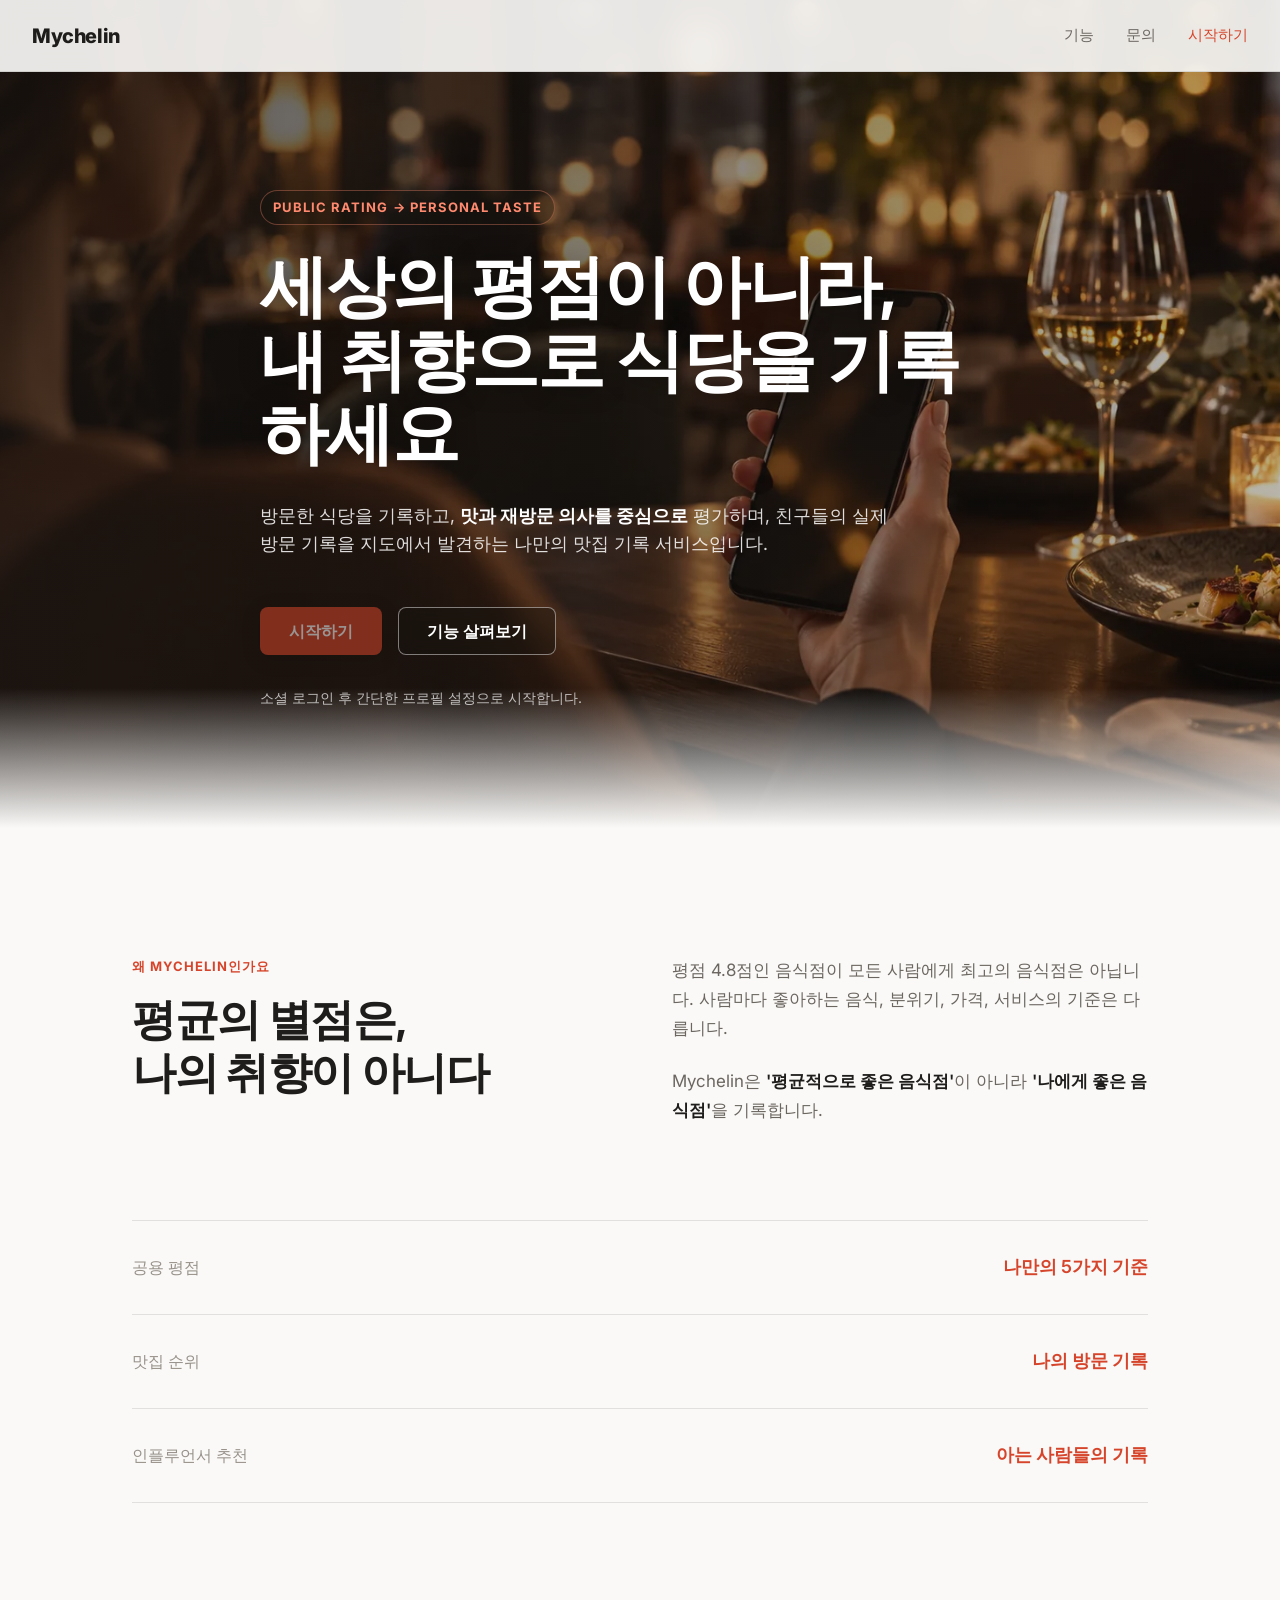
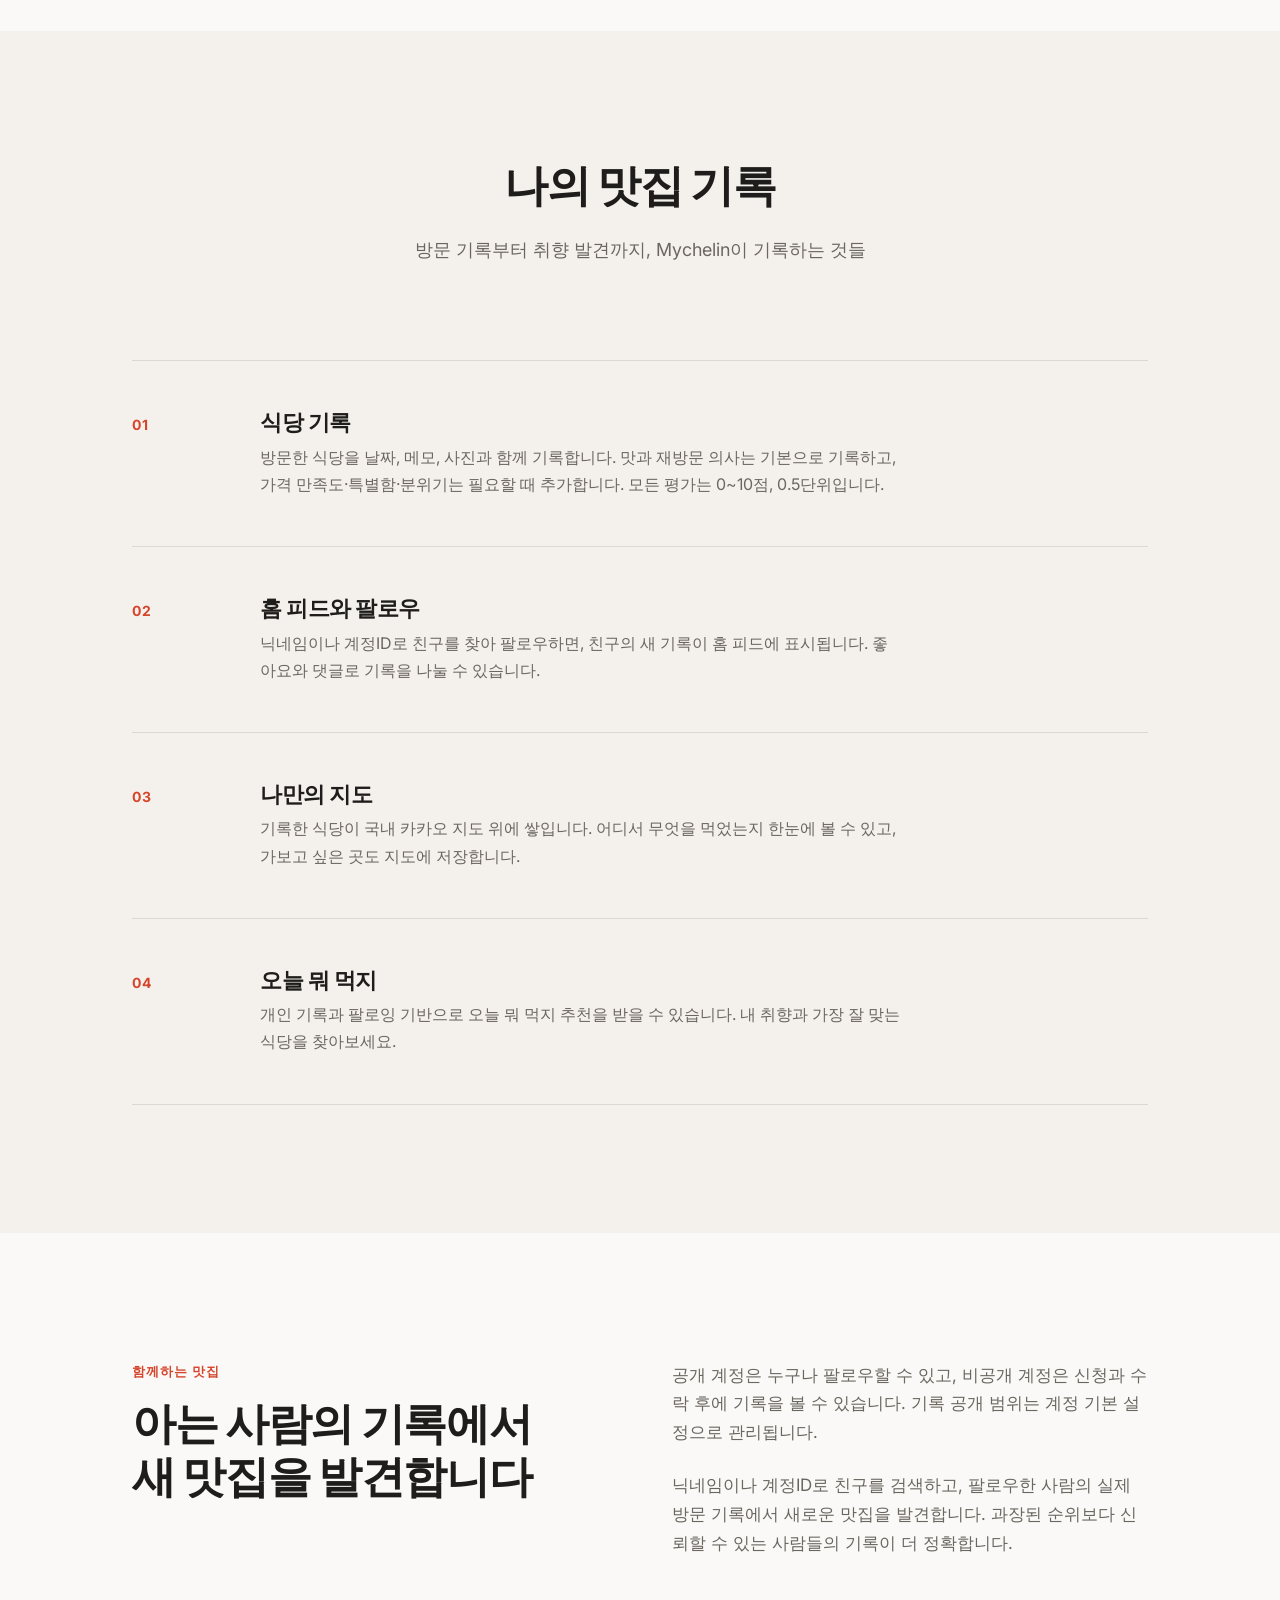
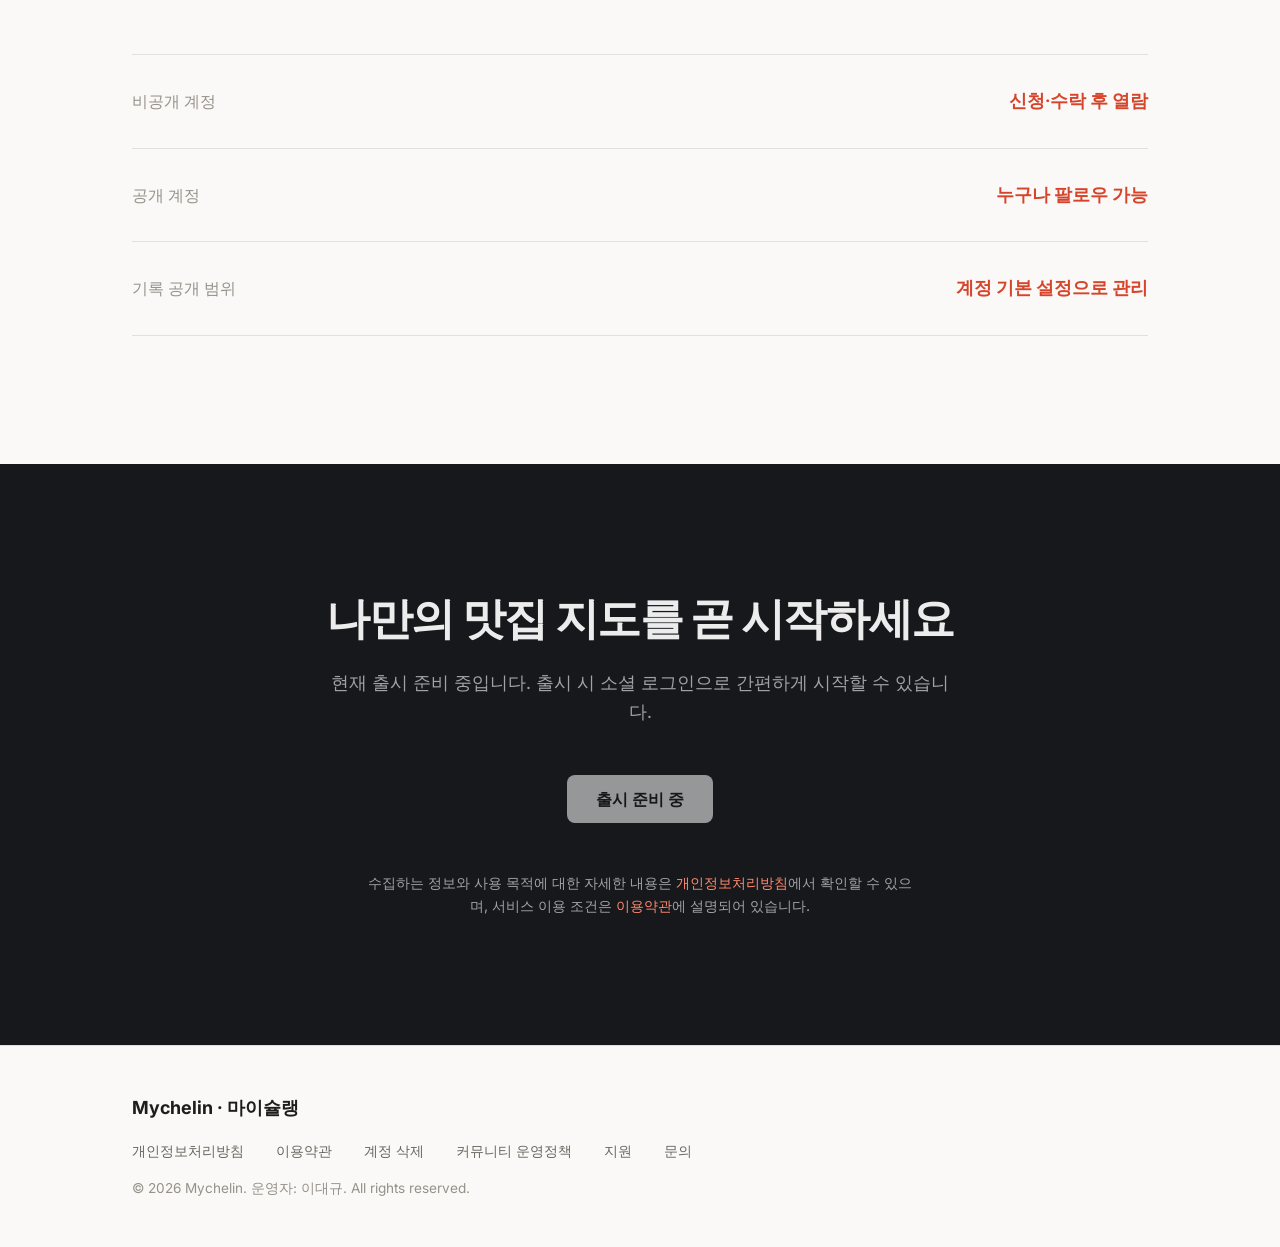
==== commit 3deee000: "홈페이지 동기화: 법률 문서 업데이트, 이메일 통일, 전체 검수 완료 - privacy-policy.html: 법률 저장소 v2026-08-22.1 원본과 동기화 (12개 조항) " ====
--- a/index.html
+++ b/index.html
@@ -4,11 +4,11 @@
   <meta charset="UTF-8">
   <meta name="viewport" content="width=device-width, initial-scale=1.0">
   <title>Mychelin 마이슐랭 — 나만의 맛집 기록과 지도</title>
-  <meta name="description" content="Mychelin(마이슐랭)은 방문한 식당을 기록하고 5가지 기준(맛·가격·특별함·분위기·재방문의사)으로 평가하며, 지도에서 관리하고, 팔로우·가보고싶은곳·차단·신고 등 소셜 기능으로 새로운 맛집을 발견하는 서비스입니다. 운영자: 이대규">
+  <meta name="description" content="Mychelin(마이슐랭)은 방문한 식당을 기록하고 맛과 재방문 의사를 중심으로 평가하며(가격 만족도·특별함·분위기 선택), 국내 지도에서 관리하고, 친구의 실제 방문 기록으로 새 맛집을 발견하는 나만의 맛집 기록 서비스입니다. 운영자: 이대규">
   <link rel="canonical" href="https://mychelin.app/">
   <meta property="og:type" content="website">
   <meta property="og:title" content="Mychelin 마이슐랭 — Public Rating → Personal Taste">
-  <meta property="og:description" content="방문한 식당을 기록하고, 5가지 기준으로 평가하고, 지도에서 관리하세요. 만 14세 이상.">
+  <meta property="og:description" content="방문한 식당을 기록하고, 맛과 재방문 의사를 중심으로 평가하고, 지도에서 관리하세요. 만 14세 이상.">
   <meta property="og:url" content="https://mychelin.app/">
   <meta property="og:site_name" content="Mychelin">
   <link rel="icon" href="data:image/svg+xml,%3Csvg xmlns='http://www.w3.org/2000/svg' viewBox='0 0 64 64'%3E%3Crect width='64' height='64' rx='14' fill='%23d6452b'/%3E%3Ctext x='32' y='44' font-family='Inter,Arial,sans-serif' font-size='34' font-weight='700' fill='%23ffffff' text-anchor='middle'%3EM%3C/text%3E%3C/svg%3E">
@@ -26,7 +26,7 @@
       <nav class="site-nav" aria-label="메인 네비게이션">
         <a href="#features" class="reveal">기능</a>
         <a href="contact.html" class="reveal">문의</a>
-        <a class="nav-cta reveal" href="#login">시작하기</a>
+        <a class="nav-cta reveal" href="#coming-soon">시작하기</a>
       </nav>
     </div>
   </header>
@@ -38,14 +38,13 @@
           <p class="hero-tagline reveal">Public Rating → Personal Taste</p>
           <h1 id="hero-title" class="reveal reveal-delay-1">세상의 평점이 아니라,<br>내 취향으로 식당을 기록하세요</h1>
           <p class="hero-sub reveal reveal-delay-2">
-            방문한 식당을 기록하고, <strong>맛·가격·특별함·분위기·재방문의사 5가지 기준</strong>으로 평가하며,
-            지도에서 관리하는 나만의 맛집 기록 서비스입니다.
+            방문한 식당을 기록하고, <strong>맛과 재방문 의사를 중심으로</strong> 평가하며, 친구들의 실제 방문 기록을 지도에서 발견하는 나만의 맛집 기록 서비스입니다.
           </p>
           <div class="hero-actions reveal reveal-delay-3">
-            <a class="btn btn-primary" href="#login">시작하기</a>
+            <a class="btn btn-primary btn-disabled" href="#coming-soon">시작하기</a>
             <a class="btn btn-ghost" href="#features">기능 살펴보기</a>
           </div>
-          <p class="hero-note reveal reveal-delay-4">만 14세 이상 이용 가능하며, 별도 회원가입 절차가 없습니다.</p>
+          <p class="hero-note reveal reveal-delay-4"><span class="hero-note-text">소셜 로그인 후 간단한 프로필 설정으로 시작합니다.</span></p>
         </div>
       </div>
     </section>
@@ -91,42 +90,71 @@
             <span class="feature-num" aria-hidden="true">01</span>
             <div class="feature-body">
               <h3>식당 기록</h3>
-              <p>날짜, 메뉴, 사진, 짧은 메모와 함께 방문한 식당을 기록합니다. 다시 찾고 싶은 메뉴도 잊지 않아요.</p>
+              <p>방문한 식당을 날짜, 메모, 사진과 함께 기록합니다. 맛과 재방문 의사는 기본으로 기록하고, 가격 만족도·특별함·분위기는 필요할 때 추가합니다. 모든 평가는 0~10점, 0.5단위입니다.</p>
             </div>
           </li>
           <li class="feature-row reveal">
             <span class="feature-num" aria-hidden="true">02</span>
             <div class="feature-body">
-              <h3>나만의 평가</h3>
-              <p>맛 만족도, 가격 만족도, 특별함, 분위기, 재방문의사. 남의 별점 대신 나만의 5가지 기준으로 평가합니다.</p>
+              <h3>홈 피드와 팔로우</h3>
+              <p>닉네임이나 계정ID로 친구를 찾아 팔로우하면, 친구의 새 기록이 홈 피드에 표시됩니다. 좋아요와 댓글로 기록을 나눌 수 있습니다.</p>
             </div>
           </li>
           <li class="feature-row reveal">
             <span class="feature-num" aria-hidden="true">03</span>
             <div class="feature-body">
-              <h3>지도로 보는 기록</h3>
-              <p>기록한 식당이 내 지도 위에 쌓입니다. 어디서 무엇을 먹었는지 한눈에 볼 수 있습니다.</p>
+              <h3>나만의 지도</h3>
+              <p>기록한 식당이 국내 카카오 지도 위에 쌓입니다. 어디서 무엇을 먹었는지 한눈에 볼 수 있고, 가보고 싶은 곳도 지도에 저장합니다.</p>
             </div>
           </li>
           <li class="feature-row reveal">
             <span class="feature-num" aria-hidden="true">04</span>
             <div class="feature-body">
-              <h3>취향 발견</h3>
-              <p>기록이 쌓일수록 어떤 음식과 분위기를 자주 찾는지, 나의 취향이 조금씩 보입니다.</p>
+              <h3>오늘 뭐 먹지</h3>
+              <p>개인 기록과 팔로잉 기반으로 오늘 뭐 먹지 추천을 받을 수 있습니다. 내 취향과 가장 잘 맞는 식당을 찾아보세요.</p>
             </div>
           </li>
         </ol>
       </div>
     </section>
 
+    <section class="section" id="social" aria-labelledby="social-title">
+      <div class="container">
+        <div class="split">
+          <div class="split-copy reveal">
+            <p class="kicker">함께하는 맛집</p>
+            <h2 id="social-title" class="section-title">아는 사람의 기록에서<br>새 맛집을 발견합니다</h2>
+          </div>
+          <div class="split-text reveal reveal-delay-1">
+            <p>공개 계정은 누구나 팔로우할 수 있고, 비공개 계정은 신청과 수락 후에 기록을 볼 수 있습니다. 기록 공개 범위는 계정 기본 설정으로 관리됩니다.</p>
+            <p>닉네임이나 계정ID로 친구를 검색하고, 팔로우한 사람의 실제 방문 기록에서 새로운 맛집을 발견합니다. 과장된 순위보다 신뢰할 수 있는 사람들의 기록이 더 정확합니다.</p>
+          </div>
+        </div>
+        <dl class="diff-list reveal">
+          <div class="diff-row">
+            <dt>비공개 계정</dt>
+            <dd>신청·수락 후 열람</dd>
+          </div>
+          <div class="diff-row">
+            <dt>공개 계정</dt>
+            <dd>누구나 팔로우 가능</dd>
+          </div>
+          <div class="diff-row">
+            <dt>기록 공개 범위</dt>
+            <dd>계정 기본 설정으로 관리</dd>
+          </div>
+        </dl>
+      </div>
+    </section>
+
     <section class="login-section" id="login" aria-labelledby="login-title">
       <div class="container">
-        <h2 id="login-title" class="login-title reveal">나만의 맛집 지도를 시작하세요</h2>
+        <h2 id="login-title" class="login-title reveal">나만의 맛집 지도를 곧 시작하세요</h2>
         <p class="login-desc reveal reveal-delay-1">
-          간편한 로그인으로 나만의 맛집 지도를 시작해보세요.
+          현재 출시 준비 중입니다. 출시 시 소셜 로그인으로 간편하게 시작할 수 있습니다.
         </p>
         <div class="login-actions reveal reveal-delay-2">
-          <a class="btn btn-primary-light" href="#login">시작하기</a>
+          <span class="btn btn-primary-light btn-disabled">출시 준비 중</span>
         </div>
         <p class="login-note reveal reveal-delay-3">
           수집하는 정보와 사용 목적에 대한 자세한 내용은
@@ -143,6 +171,9 @@
       <nav class="footer-nav" aria-label="푸터 네비게이션">
         <a href="privacy-policy.html">개인정보처리방침</a>
         <a href="terms.html">이용약관</a>
+        <a href="account-deletion.html">계정 삭제</a>
+        <a href="community-guidelines.html">커뮤니티 운영정책</a>
+        <a href="support.html">지원</a>
         <a href="contact.html">문의</a>
       </nav>
       <p class="footer-copy">© 2026 Mychelin. 운영자: 이대규. All rights reserved.</p>
--- a/assets/css/style.css
+++ b/assets/css/style.css
@@ -203,6 +203,13 @@
   text-decoration: none;
 }
 
+/* Disabled button state (pre-launch CTAs) */
+.btn-disabled {
+  opacity: 0.55;
+  pointer-events: none;
+  cursor: not-allowed;
+}
+
 /* Hero — type-first editorial on photo background.
    User requested the hero image (5db30d30 / hero-bg.webp) as a full-bleed
    background. Warm dark overlay keeps text readable; no glass, no gradients
